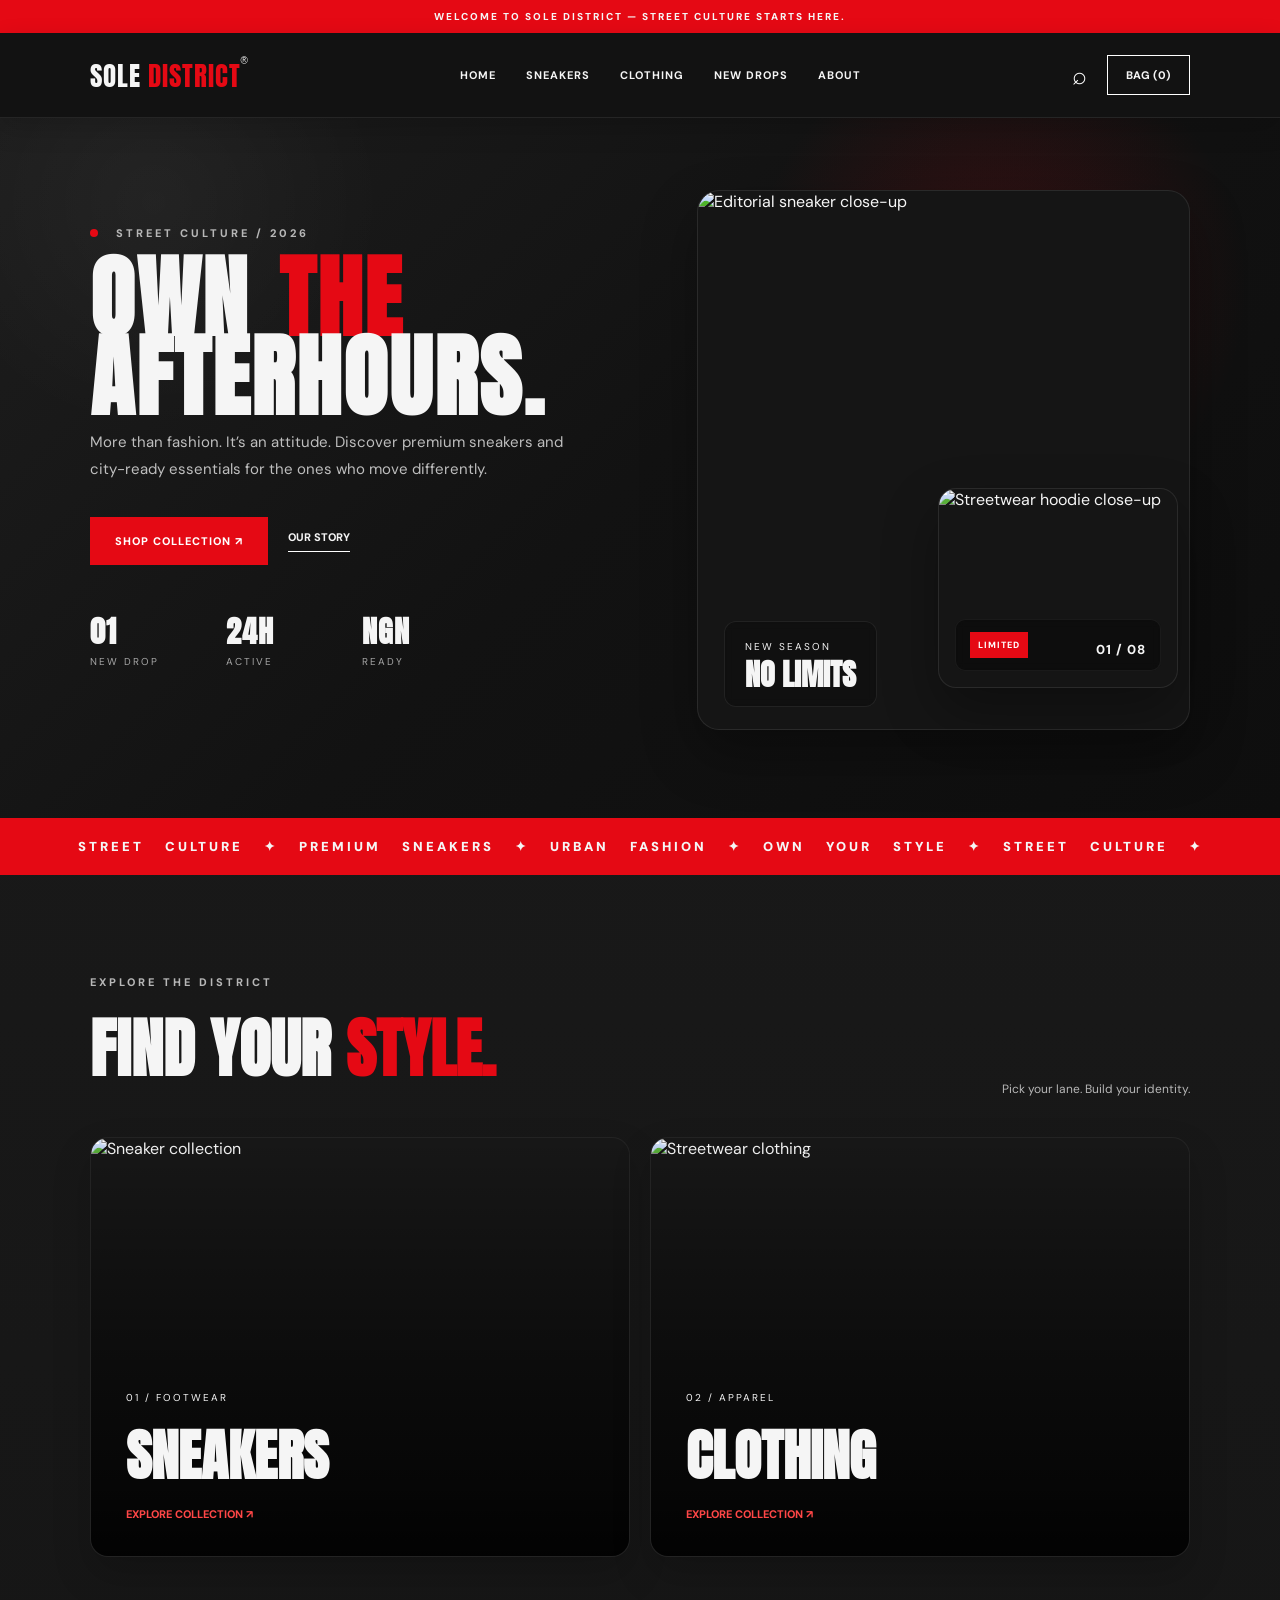
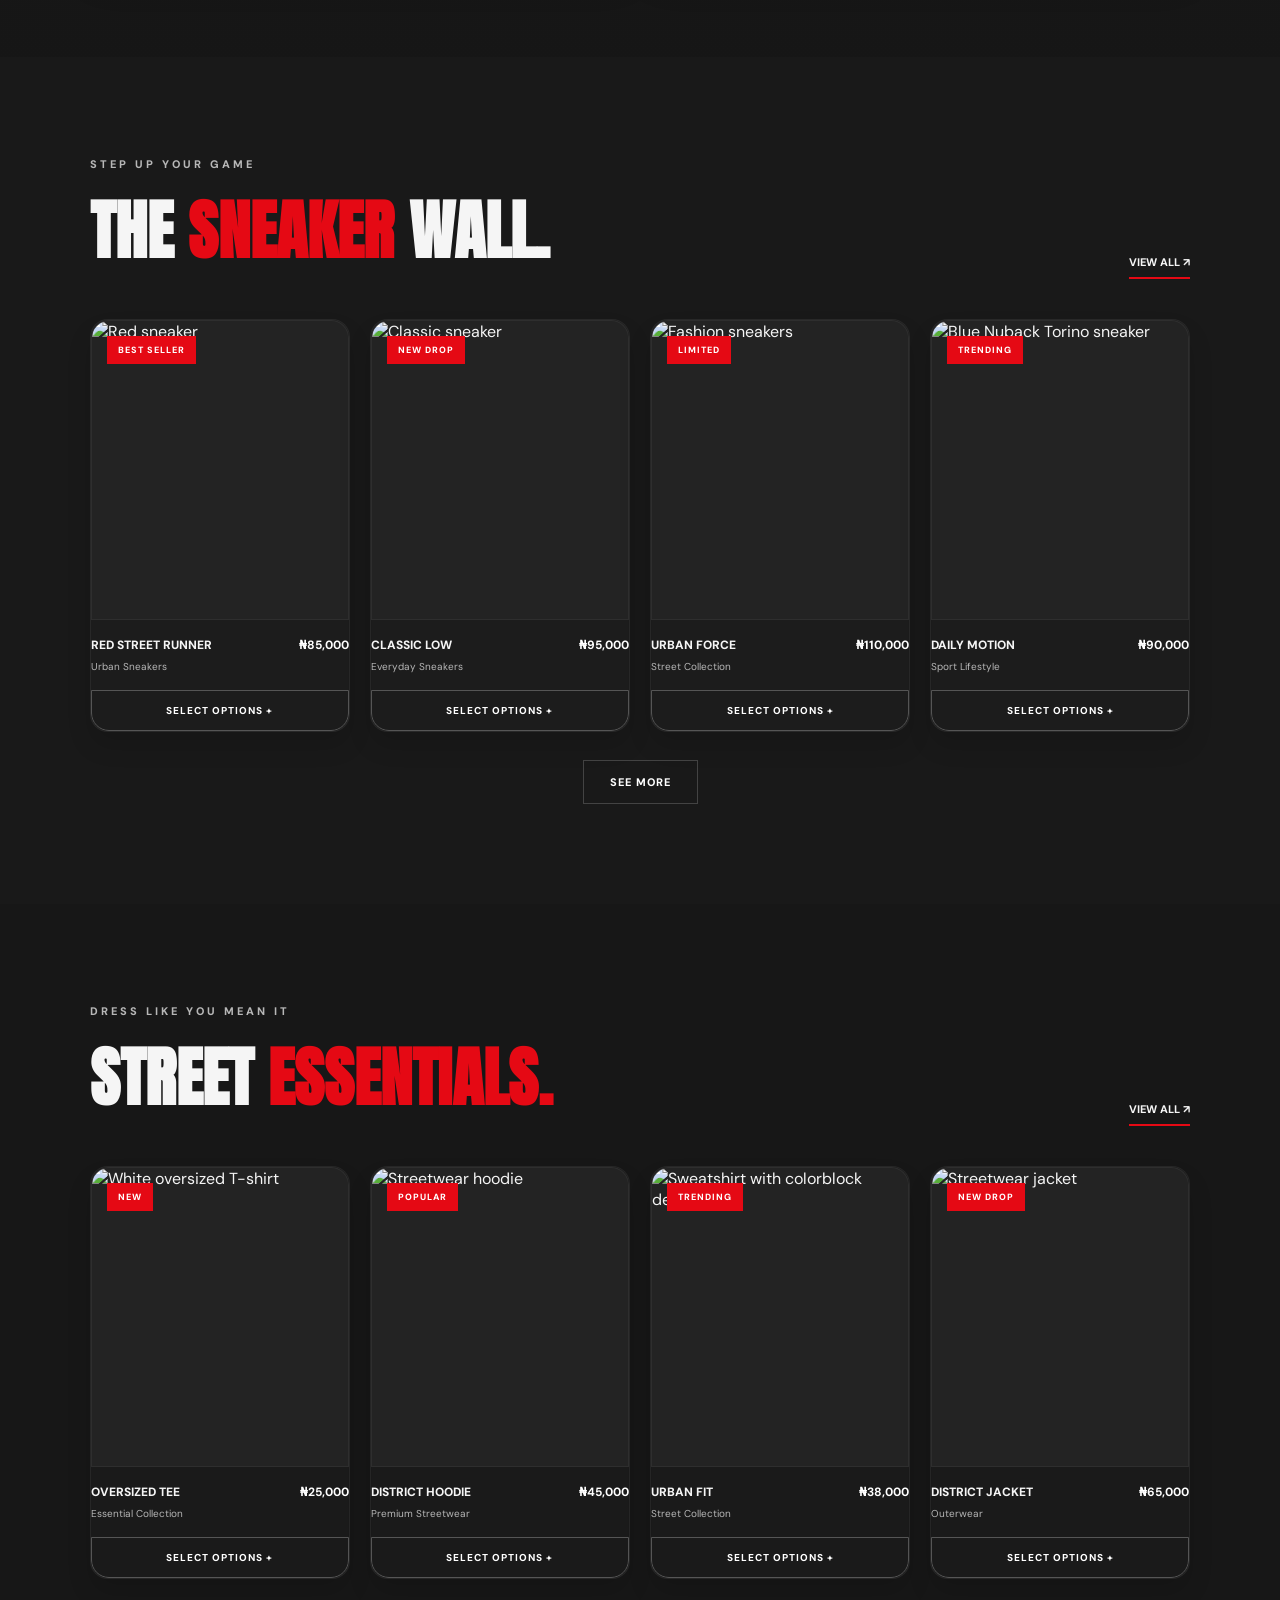
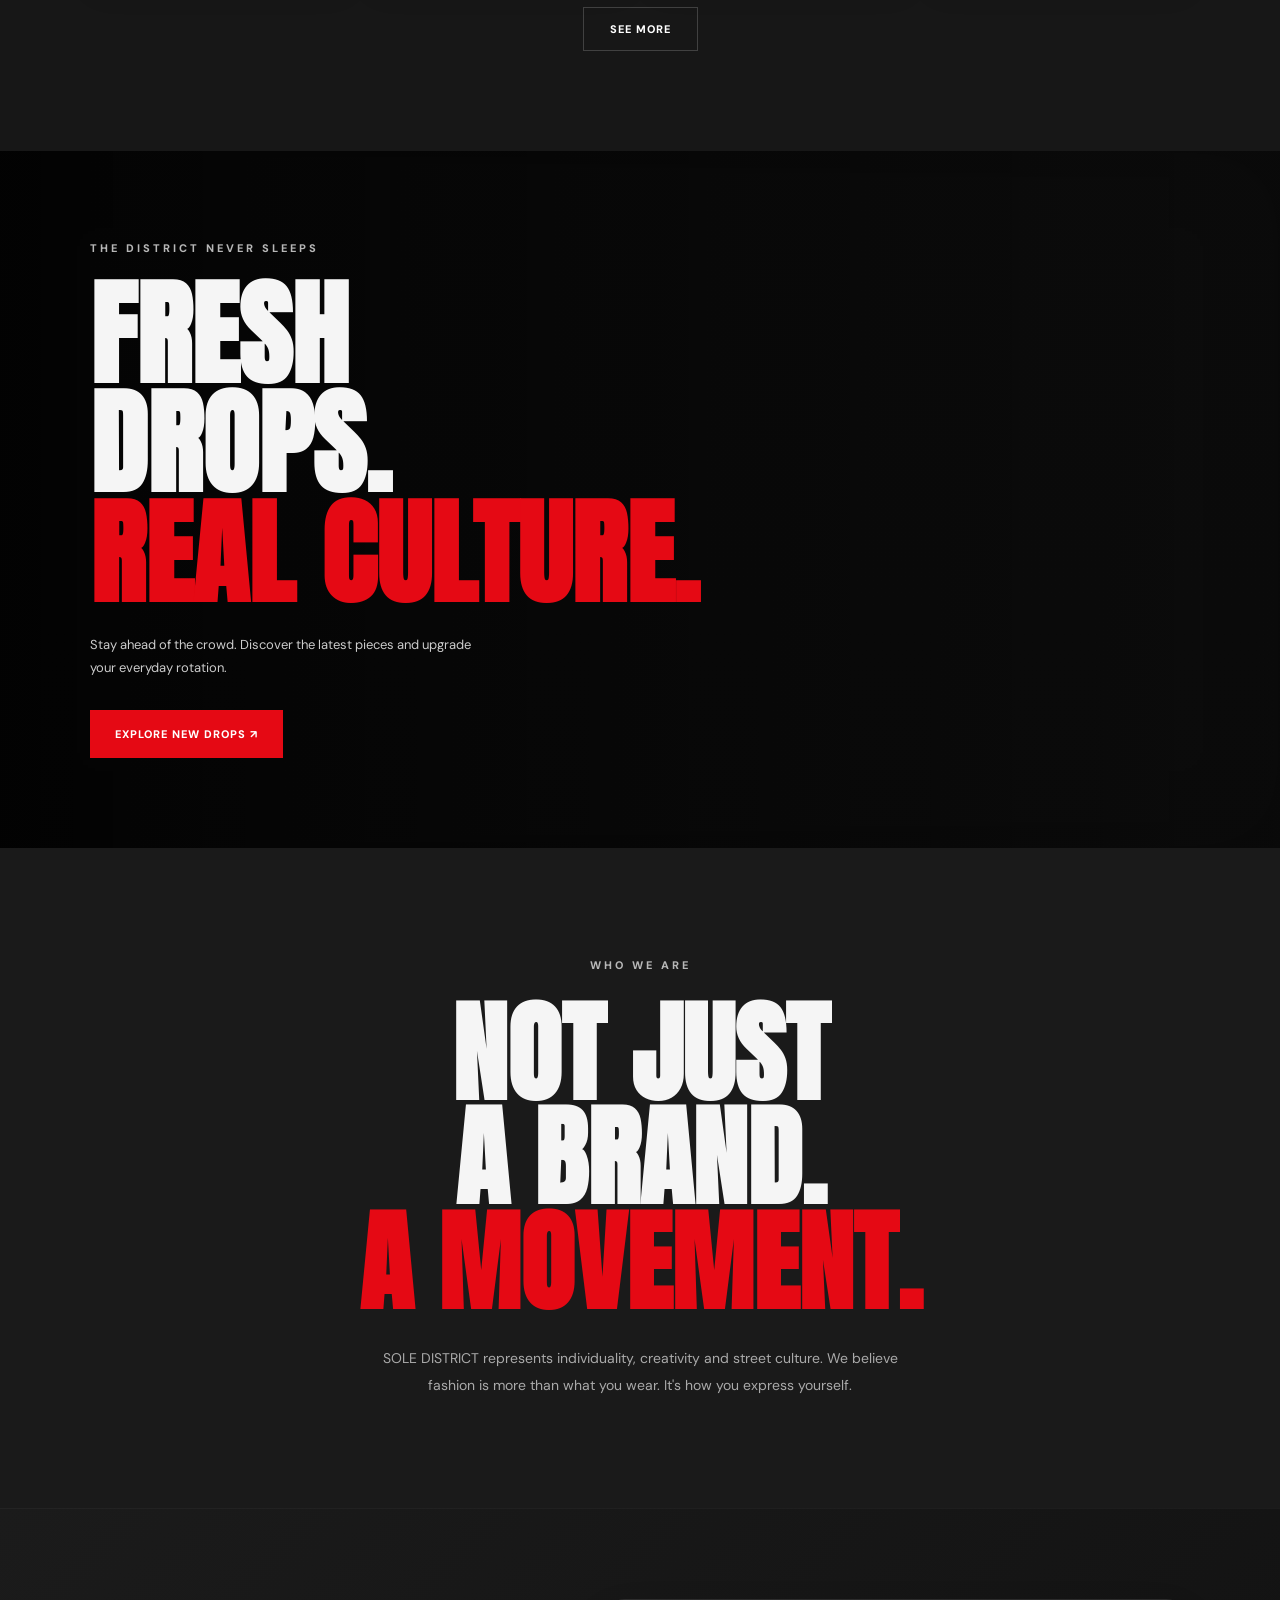
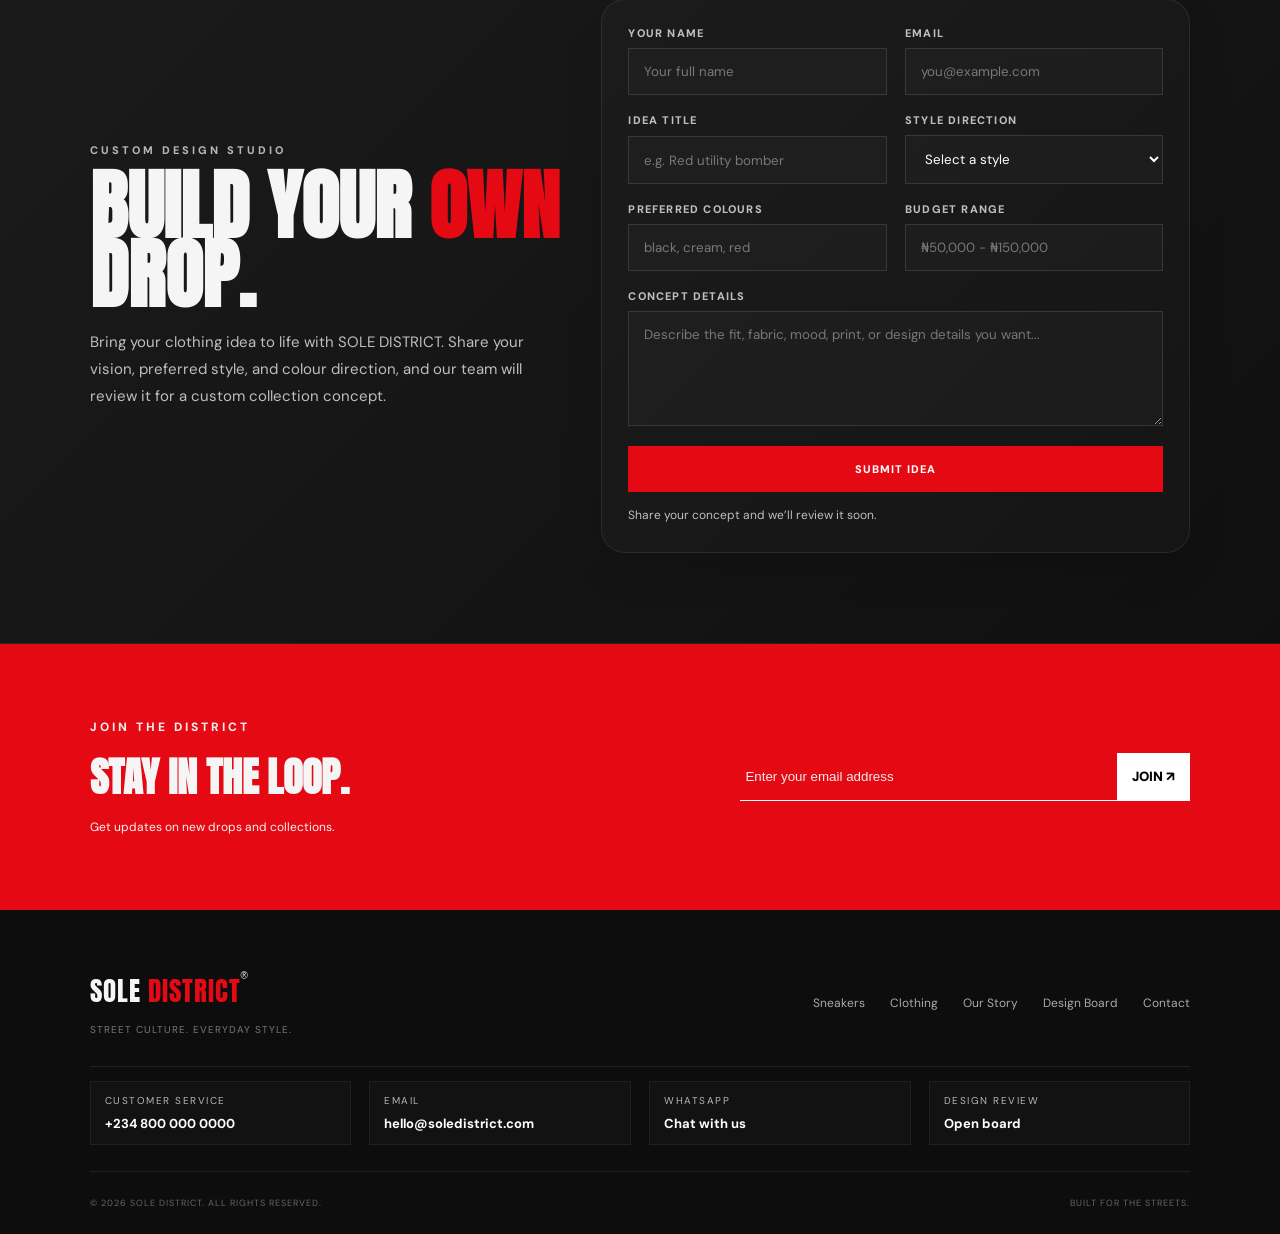
==== index.html @ af8ff6e2 "Rename cl.html to index.html" ====
<!DOCTYPE html>
<html lang="en">
<head>
    <meta charset="UTF-8">
    <meta name="viewport" content="width=device-width, initial-scale=1.0">

    <meta name="description" content="SOLE DISTRICT - Sneakers, streetwear and urban fashion. Discover your next style.">

    <title>SOLE DISTRICT | Streetwear & Sneakers</title>

    <link rel="stylesheet" href="cl.css">

    <!-- Google Fonts -->
    <link rel="preconnect" href="https://fonts.googleapis.com">
    <link rel="preconnect" href="https://fonts.gstatic.com" crossorigin>
    <link href="https://fonts.googleapis.com/css2?family=Anton&family=DM+Sans:wght@400;500;600;700;800&display=swap" rel="stylesheet">
</head>

<body>

    <!-- ANNOUNCEMENT BAR -->
    <div class="announcement">
        <p>WELCOME TO SOLE DISTRICT — STREET CULTURE STARTS HERE.</p>
    </div>

    <!-- NAVBAR -->
    <header class="navbar">

        <a href="#home" class="logo">
            SOLE <span>DISTRICT</span><sup>®</sup>
        </a>

        <nav class="nav-links">
            <a href="#home">HOME</a>
            <a href="#sneakers">SNEAKERS</a>
            <a href="#clothing">CLOTHING</a>
            <a href="#new-drops">NEW DROPS</a>
            <a href="#about">ABOUT</a>
        </nav>

        <div class="nav-actions">
            <button class="search-btn" aria-label="Search">⌕</button>
            <a href="shopping-bag.html" class="bag">
                BAG (<span id="cart-count">0</span>)
            </a>
            <button class="menu-toggle" id="menu-toggle" aria-label="Open menu">☰</button>
        </div>

    </header>

    <div class="search-overlay" id="search-overlay" aria-hidden="true">
        <div class="search-panel">
            <button class="search-close" id="search-close" aria-label="Close search">✕</button>
            <label class="search-label" for="site-search">SEARCH THE DISTRICT</label>
            <div class="search-input-row">
                <input id="site-search" type="text" placeholder="Search sneakers, hoodie, tee..." autocomplete="off">
                <button class="search-submit" type="button">SEARCH</button>
            </div>
            <p id="search-status" class="search-status">Type to find your next piece.</p>
        </div>
    </div>

    <!-- MOBILE MENU -->
    <div class="mobile-menu" id="mobile-menu">
        <a href="#home">HOME</a>
        <a href="#sneakers">SNEAKERS</a>
        <a href="#clothing">CLOTHING</a>
        <a href="#new-drops">NEW DROPS</a>
        <a href="#about">ABOUT</a>
    </div>

    <main>

        <!-- HERO SECTION -->
        <section class="hero" id="home">

            <div class="hero-copy">
                <p class="hero-label">
                    <span></span> STREET CULTURE / 2026
                </p>

                <h1>
                    OWN <span>THE</span><br>
                    AFTERHOURS.
                </h1>

                <p class="hero-description">
                    More than fashion. It’s an attitude.
                    Discover premium sneakers and city-ready essentials for the ones who move differently.
                </p>

                <div class="hero-buttons">
                    <a href="#shop" class="btn-primary">
                        SHOP COLLECTION ↗
                    </a>
                    <a href="#about" class="btn-secondary">
                        OUR STORY
                    </a>
                </div>

                <div class="hero-meta">
                    <div>
                        <strong>01</strong>
                        <span>NEW DROP</span>
                    </div>
                    <div>
                        <strong>24H</strong>
                        <span>ACTIVE</span>
                    </div>
                    <div>
                        <strong>NGN</strong>
                        <span>READY</span>
                    </div>
                </div>
            </div>

            <div class="hero-visual" aria-label="Streetwear product showcase">
                <div class="visual-card visual-main">
                    <img
                        src="img/111111.jpg"
                        alt="Editorial sneaker close-up">
                    <div class="visual-badge">
                        <span>NEW SEASON</span>
                        <strong>NO LIMITS</strong>
                    </div>
                </div>

                <div class="visual-card visual-mini">
                    <img
                        src="img/1096696946793563262.jpg"
                        alt="Streetwear hoodie close-up">
                    <div class="mini-copy">
                        <span>LIMITED</span>
                        <strong>01 / 08</strong>
                    </div>
                </div>
            </div>

        </section>

        <!-- BRAND STRIP -->
        <section class="brand-strip">
            <div>
                STREET CULTURE ✦
                PREMIUM SNEAKERS ✦
                URBAN FASHION ✦
                OWN YOUR STYLE ✦
                STREET CULTURE ✦
            </div>
        </section>

        <!-- CATEGORY SECTION -->
        <section class="categories" id="shop">

            <div class="section-heading">
                <div>
                    <p class="section-label">EXPLORE THE DISTRICT</p>
                    <h2>FIND YOUR <span>STYLE.</span></h2>
                </div>

                <p>Pick your lane. Build your identity.</p>
            </div>

            <div class="category-grid">

                <a href="shoes-store.html" class="category-card sneakers-card">
                    <img
                        src="img/Nike Men's Air Force 1 '07 Sneaker.jpg"
                        alt="Sneaker collection">

                    <div class="category-overlay">
                        <span>01 / FOOTWEAR</span>
                        <h3>SNEAKERS</h3>
                        <p>EXPLORE COLLECTION ↗</p>
                    </div>
                </a>

                <a href="clothing-store.html" class="category-card clothing-card">
                    <img
                        src="img/10 Streetwear Color Combinations That Never Go Out of Style_ Timeless Looks for Your Wardrobe.jpg"
                        alt="Streetwear clothing">

                    <div class="category-overlay">
                        <span>02 / APPAREL</span>
                        <h3>CLOTHING</h3>
                        <p>EXPLORE COLLECTION ↗</p>
                    </div>
                </a>

            </div>

        </section>

        <!-- SNEAKER PRODUCTS -->
        <section class="products-section" id="sneakers">

            <div class="section-heading">
                <div>
                    <p class="section-label">STEP UP YOUR GAME</p>
                    <h2>THE <span>SNEAKER</span> WALL.</h2>
                </div>

                <a href="shoes-store.html" class="view-all">VIEW ALL ↗</a>
            </div>

            <div class="product-grid">

                <article class="product-card">
                    <div class="product-image">
                        <span class="product-tag">BEST SELLER</span>
                        <img src="img/Jordan-Nike.jpg" alt="Red sneaker">
                    </div>
                    <div class="product-info">
                        <div>
                            <h3>RED STREET RUNNER</h3>
                            <p>Urban Sneakers</p>
                        </div>
                        <strong>₦85,000</strong>
                    </div>
                    <button class="add-cart" data-name="Red Street Runner" data-price="85000" data-product="red-street-runner">
                        SELECT OPTIONS +
                    </button>
                </article>

                <article class="product-card">
                    <div class="product-image">
                        <span class="product-tag">NEW DROP</span>
                        <img src="img/Mens shoes ideas.jpg" alt="Classic sneaker">
                    </div>
                    <div class="product-info">
                        <div>
                            <h3>CLASSIC LOW</h3>
                            <p>Everyday Sneakers</p>
                        </div>
                        <strong>₦95,000</strong>
                    </div>
                    <button class="add-cart" data-name="Classic Low" data-price="95000" data-product="classic-low">
                        SELECT OPTIONS +
                    </button>
                </article>

                <article class="product-card">
                    <div class="product-image">
                        <span class="product-tag">LIMITED</span>
                        <img src="img/Nike Men's Air Force 1 '07 Sneaker.jpg" alt="Fashion sneakers">
                    </div>
                    <div class="product-info">
                        <div>
                            <h3>URBAN FORCE</h3>
                            <p>Street Collection</p>
                        </div>
                        <strong>₦110,000</strong>
                    </div>
                    <button class="add-cart" data-name="Urban Force" data-price="110000" data-product="urban-force">
                        SELECT OPTIONS +
                    </button>
                </article>

                <article class="product-card">
                    <div class="product-image">
                        <span class="product-tag">TRENDING</span>
                        <img src="img/Blue Nubuck Torino.jpg" alt="Blue Nuback Torino sneaker">
                    </div>
                    <div class="product-info">
                        <div>
                            <h3>DAILY MOTION</h3>
                            <p>Sport Lifestyle</p>
                        </div>
                        <strong>₦90,000</strong>
                    </div>
                    <button class="add-cart" data-name="Daily Motion" data-price="90000" data-product="daily-motion">
                        SELECT OPTIONS +
                    </button>
                </article>

                <article class="product-card is-hidden">
                    <div class="product-image">
                        <span class="product-tag">NEW</span>
                        <img src="img/New Samba release in white leather with green….jpg" alt="Adidias Samba sneaker">
                    </div>
                    <div class="product-info">
                        <div>
                            <h3>SUMMIT RUNNER</h3>
                            <p>Trail Performance</p>
                        </div>
                        <strong>₦98,000</strong>
                    </div>
                    <button class="add-cart" data-name="Summit Runner" data-price="98000" data-product="summit-runner">
                        SELECT OPTIONS +
                    </button>
                </article>

                <article class="product-card is-hidden">
                    <div class="product-image">
                        <span class="product-tag">TRENDING</span>
                        <img src="img/Zapatillas Puma Park Lifestyle Easy Unisex Moda Negro.jpg" alt="Puma Park Lifestyle Sneaker">
                    </div>
                    <div class="product-info">
                        <div>
                            <h3>CITY BOOST</h3>
                            <p>Lifestyle Runner</p>
                        </div>
                        <strong>₦92,000</strong>
                    </div>
                    <button class="add-cart" data-name="City Boost" data-price="92000" data-product="city-boost">
                        SELECT OPTIONS +
                    </button>
                </article>

                <article class="product-card is-hidden">
                    <div class="product-image">
                        <span class="product-tag">LIMITED</span>
                        <img src="img/Timberland comemora 40 anos com 1973 pares de botas numeradas e exclusivas.jpg" alt="Timberland sneaker boot">
                    </div>
                    <div class="product-info">
                        <div>
                            <h3>MIDNIGHT ACE</h3>
                            <p>Premium Street</p>
                        </div>
                        <strong>₦101,000</strong>
                    </div>
                    <button class="add-cart" data-name="Midnight Ace" data-price="101000" data-product="midnight-ace">
                        SELECT OPTIONS +
                    </button>
                </article>

            </div>

            <div class="store-actions">
                <button class="see-more-btn" type="button" data-expanded="false">SEE MORE</button>
            </div>

        </section>

        <!-- CLOTHING SECTION -->
        <section class="clothing-section" id="clothing">

            <div class="section-heading">
                <div>
                    <p class="section-label">DRESS LIKE YOU MEAN IT</p>
                    <h2>STREET <span>ESSENTIALS.</span></h2>
                </div>

                <a href="clothing-store.html" class="view-all">VIEW ALL ↗</a>
            </div>

            <div class="product-grid">

                <article class="product-card">
                    <div class="product-image">
                        <span class="product-tag">NEW</span>
                        <img src="img/10 Streetwear Color Combinations That Never Go Out of Style_ Timeless Looks for Your Wardrobe.jpg" alt="White oversized T-shirt">
                    </div>
                    <div class="product-info">
                        <div>
                            <h3>OVERSIZED TEE</h3>
                            <p>Essential Collection</p>
                        </div>
                        <strong>₦25,000</strong>
                    </div>
                    <button class="add-cart" data-name="Oversized Tee" data-price="25000" data-product="oversized-tee">
                        SELECT OPTIONS +
                    </button>
                </article>

                <article class="product-card">
                    <div class="product-image">
                        <span class="product-tag">POPULAR</span>
                        <img src="img/1096696946793563262.jpg" alt="Streetwear hoodie">
                    </div>
                    <div class="product-info">
                        <div>
                            <h3>DISTRICT HOODIE</h3>
                            <p>Premium Streetwear</p>
                        </div>
                        <strong>₦45,000</strong>
                    </div>
                    <button class="add-cart" data-name="District Hoodie" data-price="45000" data-product="district-hoodie">
                        SELECT OPTIONS +
                    </button>
                </article>

                <article class="product-card">
                    <div class="product-image">
                        <span class="product-tag">TRENDING</span>
                        <img src="img/55555.jpg" alt="Sweatshirt with colorblock design">
                    </div>
                    <div class="product-info">
                        <div>
                            <h3>URBAN FIT</h3>
                            <p>Street Collection</p>
                        </div>
                        <strong>₦38,000</strong>
                    </div>
                    <button class="add-cart" data-name="Urban Fit" data-price="38000" data-product="urban-fit">
                        SELECT OPTIONS +
                    </button>
                </article>

                <article class="product-card">
                    <div class="product-image">
                        <span class="product-tag">NEW DROP</span>
                        <img src="img/992480836621455259.jpg" alt="Streetwear jacket">
                    </div>
                    <div class="product-info">
                        <div>
                            <h3>DISTRICT JACKET</h3>
                            <p>Outerwear</p>
                        </div>
                        <strong>₦65,000</strong>
                    </div>
                    <button class="add-cart" data-name="District Jacket" data-price="65000" data-product="district-jacket">
                        SELECT OPTIONS +
                    </button>
                </article>

                <article class="product-card is-hidden">
                    <div class="product-image">
                        <span class="product-tag">NEW</span>
                        <img src="img/219.jpg" alt="Jacket">
                    </div>
                    <div class="product-info">
                        <div>
                            <h3>CANVAS TEE</h3>
                            <p>Essential Basics</p>
                        </div>
                        <strong>₦22,000</strong>
                    </div>
                    <button class="add-cart" data-name="Canvas Tee" data-price="22000" data-product="canvas-tee">
                        SELECT OPTIONS +
                    </button>
                </article>

                <article class="product-card is-hidden">
                    <div class="product-image">
                        <span class="product-tag">POPULAR</span>
                        <img src="img/03550901400-A2M_jpg (1440×2161).jpg" alt="Night Shift Hoodie">
                    </div>
                    <div class="product-info">
                        <div>
                            <h3>NIGHT SHIFT HOODIE</h3>
                            <p>Heavyweight Layering</p>
                        </div>
                        <strong>₦48,000</strong>
                    </div>
                    <button class="add-cart" data-name="Night Shift Hoodie" data-price="48000" data-product="night-shift-hoodie">
                        SELECT OPTIONS +
                    </button>
                </article>

                <article class="product-card is-hidden">
                    <div class="product-image">
                        <span class="product-tag">LIMITED</span>
                        <img src="img/Jaqueta casual masculina de streetwear com estampa em cores contrastantes.jpg" alt="Utility Bomber jacket">
                    </div>
                    <div class="product-info">
                        <div>
                            <h3>UTILITY BOMBER</h3>
                            <p>Outerwear</p>
                        </div>
                        <strong>₦71,000</strong>
                    </div>
                    <button class="add-cart" data-name="Utility Bomber" data-price="71000" data-product="utility-bomber">
                        SELECT OPTIONS +
                    </button>
                </article>

            </div>

            <div class="store-actions">
                <button class="see-more-btn" type="button" data-expanded="false">SEE MORE</button>
            </div>

        </section>

        <!-- PROMO SECTION -->
        <section class="promo-section" id="new-drops">

            <div class="promo-content">
                <p class="section-label">THE DISTRICT NEVER SLEEPS</p>

                <h2>
                    FRESH<br>
                    DROPS.<br>
                    <span>REAL CULTURE.</span>
                </h2>

                <p>
                    Stay ahead of the crowd.
                    Discover the latest pieces and
                    upgrade your everyday rotation.
                </p>

                <a href="#shop" class="btn-primary">
                    EXPLORE NEW DROPS ↗
                </a>
            </div>

        </section>

        <!-- ABOUT SECTION -->
        <section class="about-section" id="about">

            <p class="section-label">WHO WE ARE</p>

            <h2>
                NOT JUST<br>
                A BRAND.<br>
                <span>A MOVEMENT.</span>
            </h2>

            <p>
                SOLE DISTRICT represents individuality,
                creativity and street culture. We believe
                fashion is more than what you wear.
                It's how you express yourself.
            </p>

        </section>

        <!-- CUSTOM CLOTHING STUDIO -->
        <section class="custom-studio">
            <div class="custom-studio-copy">
                <p class="section-label">CUSTOM DESIGN STUDIO</p>
                <h2>BUILD YOUR <span>OWN</span> DROP.</h2>
                <p>
                    Bring your clothing idea to life with SOLE DISTRICT.
                    Share your vision, preferred style, and colour direction,
                    and our team will review it for a custom collection concept.
                </p>
            </div>

            <form class="custom-idea-form" id="custom-idea-form">
                <div class="custom-form-grid">
                    <label>
                        <span>Your name</span>
                        <input type="text" name="name" placeholder="Your full name" required>
                    </label>
                    <label>
                        <span>Email</span>
                        <input type="email" name="email" placeholder="you@example.com" required>
                    </label>
                    <label>
                        <span>Idea title</span>
                        <input type="text" name="title" placeholder="e.g. Red utility bomber" required>
                    </label>
                    <label>
                        <span>Style direction</span>
                        <select name="style" required>
                            <option value="">Select a style</option>
                            <option value="Streetwear">Streetwear</option>
                            <option value="Minimal">Minimal</option>
                            <option value="Luxury">Luxury</option>
                            <option value="Oversized">Oversized</option>
                            <option value="Sportswear">Sportswear</option>
                        </select>
                    </label>
                    <label>
                        <span>Preferred colours</span>
                        <input type="text" name="colours" placeholder="black, cream, red" required>
                    </label>
                    <label>
                        <span>Budget range</span>
                        <input type="text" name="budget" placeholder="₦50,000 - ₦150,000" required>
                    </label>
                    <label class="custom-full-width">
                        <span>Concept details</span>
                        <textarea name="description" rows="5" placeholder="Describe the fit, fabric, mood, print, or design details you want..." required></textarea>
                    </label>
                </div>

                <button type="submit" class="custom-submit-btn">SUBMIT IDEA</button>
                <p id="custom-idea-status" class="custom-idea-status">Share your concept and we’ll review it soon.</p>
            </form>
        </section>

        <!-- NEWSLETTER -->
        <section class="newsletter">

            <div>
                <p class="section-label">JOIN THE DISTRICT</p>
                <h2>STAY IN THE LOOP.</h2>
                <p>Get updates on new drops and collections.</p>
            </div>

            <form class="newsletter-form" id="newsletter-form">
                <input
                    type="email"
                    placeholder="Enter your email address"
                    required>
                <button type="submit">JOIN ↗</button>
            </form>

        </section>

    </main>

    <!-- FOOTER -->
    <footer class="footer">

        <div class="footer-top">
            <div>
                <a href="#home" class="logo">
                    SOLE <span>DISTRICT</span><sup>®</sup>
                </a>
                <p>STREET CULTURE. EVERYDAY STYLE.</p>
            </div>

            <div class="footer-links">
                <a href="#sneakers">Sneakers</a>
                <a href="#clothing">Clothing</a>
                <a href="#about">Our Story</a>
                <a href="design-admin.html">Design Board</a>
                <a href="mailto:hello@soledistrict.com">Contact</a>
            </div>
        </div>

        <div class="footer-support">
            <div class="support-card">
                <span>Customer Service</span>
                <a href="tel:+2348000000000">+234 800 000 0000</a>
            </div>
            <div class="support-card">
                <span>Email</span>
                <a href="mailto:hello@soledistrict.com">hello@soledistrict.com</a>
            </div>
            <div class="support-card">
                <span>WhatsApp</span>
                <a href="https://wa.me/2348000000000" target="_blank" rel="noreferrer">Chat with us</a>
            </div>
            <div class="support-card">
                <span>Design Review</span>
                <a href="design-admin.html">Open board</a>
            </div>
        </div>

        <div class="footer-bottom">
            <p>© 2026 SOLE DISTRICT. ALL RIGHTS RESERVED.</p>
            <p>BUILT FOR THE STREETS.</p>
        </div>

    </footer>

    <script src="cl.js"></script>

</body>
</html>
---- cl.css ----
:root {
    --black: #181818;
    --dark: #1f1f1f;
    --panel: #212121;
    --soft-dark: #2b2b2b;
    --white: #f5f5f5;
    --red: #e50914;
    --grey: #b7b7b7;
    --muted: #d6d6d6;
    --border: rgba(255, 255, 255, 0.08);
}

* {
    margin: 0;
    padding: 0;
    box-sizing: border-box;
}

html {
    scroll-behavior: smooth;
}

body {
    background: linear-gradient(180deg, #1b1b1b 0%, #131313 45%, #101010 100%);
    color: var(--white);
    font-family: 'DM Sans', sans-serif;
    overflow-x: hidden;
}

a {
    color: inherit;
    text-decoration: none;
}

button {
    font-family: inherit;
    cursor: pointer;
}

button,
a,
input,
select {
    transition: border-color 0.2s ease, box-shadow 0.2s ease, background 0.2s ease, color 0.2s ease, transform 0.2s ease;
}

img {
    display: block;
    width: 100%;
    object-fit: cover;
}

:focus-visible {
    outline: 2px solid rgba(229, 9, 20, 0.9);
    outline-offset: 3px;
}

button:focus-visible,
a:focus-visible,
input:focus-visible,
select:focus-visible {
    box-shadow: 0 0 0 3px rgba(229, 9, 20, 0.25);
}

/* ANNOUNCEMENT */

.announcement {
    background: var(--red);
    text-align: center;
    padding: 10px;
    font-size: 10px;
    font-weight: 800;
    letter-spacing: 2px;
}

/* NAVBAR */

.navbar {
    height: 85px;
    padding: 0 7%;
    display: flex;
    align-items: center;
    justify-content: space-between;
    background: rgba(18, 18, 18, 0.9);
    border-bottom: 1px solid var(--border);
    backdrop-filter: blur(10px);
    position: sticky;
    top: 0;
    z-index: 1000;
    box-shadow: 0 10px 25px rgba(0, 0, 0, 0.16);
}

.logo {
    font-family: 'Anton', sans-serif;
    font-size: 27px;
    letter-spacing: 1px;
    white-space: nowrap;
}

.logo span {
    color: var(--red);
}

.logo sup {
    font-family: Arial, sans-serif;
    font-size: 10px;
    vertical-align: top;
}

.nav-links {
    display: flex;
    align-items: center;
    gap: 30px;
}

.nav-links a {
    font-size: 11px;
    font-weight: 700;
    letter-spacing: 1px;
    transition: 0.3s;
}

.nav-links a:hover {
    color: var(--red);
}

.nav-actions {
    display: flex;
    align-items: center;
    gap: 20px;
}

.search-btn,
.menu-toggle {
    color: white;
    background: transparent;
    border: none;
    font-size: 25px;
    transition: color 0.25s ease, transform 0.25s ease;
}

.search-btn:hover,
.menu-toggle:hover {
    color: var(--red);
    transform: translateY(-1px);
}

.bag {
    font-size: 11px;
    font-weight: 800;
    border: 1px solid white;
    padding: 12px 18px;
    transition: background 0.25s ease, color 0.25s ease, border-color 0.25s ease, transform 0.25s ease;
}

.bag:hover {
    background: white;
    color: black;
    border-color: white;
    transform: translateY(-1px);
}

.menu-toggle {
    display: none;
}

.mobile-menu {
    display: none;
}

.search-overlay {
    position: fixed;
    inset: 0;
    background: rgba(0, 0, 0, 0.7);
    backdrop-filter: blur(8px);
    display: none;
    align-items: center;
    justify-content: center;
    padding: 24px;
    z-index: 2000;
}

.search-overlay.active {
    display: flex;
}

.search-panel {
    width: min(100%, 620px);
    background: #171717;
    border: 1px solid rgba(255,255,255,0.08);
    border-radius: 24px;
    padding: 28px 24px 22px;
    position: relative;
    box-shadow: 0 30px 80px rgba(0, 0, 0, 0.45);
}

.search-close {
    position: absolute;
    top: 18px;
    right: 18px;
    width: 38px;
    height: 38px;
    border: none;
    background: transparent;
    color: white;
    font-size: 22px;
}

.search-label {
    display: block;
    margin-bottom: 16px;
    font-size: 11px;
    font-weight: 800;
    letter-spacing: 2px;
    color: var(--grey);
}

.search-input-row {
    display: flex;
    align-items: center;
    gap: 12px;
    border: 1px solid rgba(255,255,255,0.12);
    padding: 6px 6px 6px 16px;
    background: rgba(255,255,255,0.02);
}

.search-input-row input {
    flex: 1;
    min-width: 0;
    background: transparent;
    border: none;
    padding: 14px 0;
    color: white;
    font-size: 16px;
    outline: none;
}

.search-input-row input::placeholder {
    color: rgba(255,255,255,0.45);
}

.search-submit {
    white-space: nowrap;
    border: none;
    background: var(--red);
    color: white;
    padding: 14px 18px;
    font-size: 11px;
    font-weight: 800;
    letter-spacing: 1px;
}

.search-status {
    margin-top: 14px;
    color: rgba(255,255,255,0.7);
    font-size: 12px;
    min-height: 18px;
}

/* HERO */

.hero {
    min-height: 700px;
    padding: 42px 7% 78px;
    display: grid;
    grid-template-columns: 1.05fr 1fr;
    align-items: center;
    gap: 36px;
    background:
        radial-gradient(circle at 78% 24%, rgba(229, 9, 20, 0.18), transparent 22%),
        radial-gradient(circle at 12% 12%, rgba(255,255,255,0.04), transparent 18%),
        linear-gradient(135deg, #1d1d1d 0%, #121212 50%, #0e0e0e 100%);
}

.hero-label,
.section-label {
    font-size: 11px;
    letter-spacing: 3px;
    font-weight: 800;
    color: var(--grey);
}

.hero-label span {
    display: inline-block;
    background: var(--red);
    width: 8px;
    height: 8px;
    border-radius: 50%;
    margin-right: 8px;
}

.hero-copy {
    max-width: 620px;
    margin-top: -6px;
    display: flex;
    flex-direction: column;
    align-items: flex-start;
}

.hero-label {
    margin-bottom: 10px;
    display: inline-flex;
    align-items: center;
    gap: 10px;
}

.hero h1 {
    display: block;
    max-width: 620px;
    font-family: 'Anton', sans-serif;
    font-size: clamp(62px, 7vw, 150px);
    line-height: 0.78;
    margin: 14px 0 16px;
    letter-spacing: 2px;
    text-transform: uppercase;
    word-spacing: 0.08em;
}

.hero h1 span {
    display: inline-block;
    margin: 0 0.24em 0 0;
    color: var(--red);
    transform: none;
}

.hero h1 br {
    display: block;
    content: "";
    margin-top: 0.1em;
}

.section-heading h2 span,
.promo-content h2 span,
.about-section h2 span {
    color: var(--red);
}

.hero-description {
    max-width: 500px;
    line-height: 1.8;
    font-size: 15px;
    color: rgba(255, 255, 255, 0.72);
}

.hero-buttons {
    display: flex;
    align-items: center;
    gap: 20px;
    margin-top: 34px;
}

.btn-primary {
    display: inline-block;
    background: var(--red);
    color: white;
    padding: 17px 25px;
    font-size: 11px;
    font-weight: 800;
    letter-spacing: 1px;
    transition: 0.3s;
}

.btn-primary:hover {
    background: white;
    color: black;
    transform: translateY(-3px);
}

.btn-secondary {
    font-size: 11px;
    font-weight: 800;
    border-bottom: 1px solid white;
    padding-bottom: 7px;
}

.hero-meta {
    display: flex;
    gap: 26px;
    margin-top: 52px;
    flex-wrap: wrap;
}

.hero-meta div {
    min-width: 110px;
    display: flex;
    flex-direction: column;
    gap: 8px;
}

.hero-meta strong {
    font-family: 'Anton', sans-serif;
    font-size: 30px;
    letter-spacing: 1px;
    line-height: 1;
}

.hero-meta span {
    font-size: 10px;
    letter-spacing: 2px;
    color: rgba(255,255,255,0.62);
}

.hero-visual {
    position: relative;
    display: flex;
    align-items: end;
    justify-content: center;
    width: min(100%, 620px);
    min-height: 560px;
    margin-left: auto;
}

.visual-card {
    position: relative;
    overflow: hidden;
    border: 1px solid rgba(255,255,255,0.09);
    background: #151515;
    box-shadow: 0 24px 55px rgba(0, 0, 0, 0.32);
    border-radius: 18px;
}

.visual-main {
    width: min(100%, 560px);
    height: 540px;
    border-radius: 22px;
    margin-left: 26px;
}

.visual-main img {
    width: 100%;
    height: 100%;
    object-fit: cover;
    filter: saturate(1.15) contrast(1.02);
}

.visual-badge {
    position: absolute;
    left: 26px;
    bottom: 22px;
    display: flex;
    flex-direction: column;
    gap: 8px;
    background: rgba(10, 10, 10, 0.42);
    backdrop-filter: blur(4px);
    padding: 18px 20px;
    border: 1px solid rgba(255,255,255,0.08);
    border-radius: 12px;
}

.visual-badge span {
    font-size: 10px;
    letter-spacing: 2px;
}

.visual-badge strong {
    font-family: 'Anton', sans-serif;
    font-size: 30px;
    line-height: 0.9;
}

.visual-mini {
    position: absolute;
    right: 12px;
    bottom: 42px;
    width: 240px;
    height: 200px;
    transform: translateX(0);
    border-radius: 18px;
    z-index: 2;
}

.visual-mini img {
    width: 100%;
    height: 100%;
    object-fit: cover;
}

.mini-copy {
    position: absolute;
    left: 16px;
    right: 16px;
    bottom: 16px;
    display: flex;
    align-items: end;
    justify-content: space-between;
    gap: 12px;
    background: rgba(0,0,0,0.38);
    padding: 12px 14px;
    backdrop-filter: blur(4px);
    border: 1px solid rgba(255,255,255,0.06);
    border-radius: 10px;
}

.mini-copy span {
    background: var(--red);
    color: white;
    font-size: 9px;
    letter-spacing: 1px;
    font-weight: 800;
    padding: 7px 8px;
}

.mini-copy strong {
    font-size: 13px;
    letter-spacing: 1px;
    font-weight: 800;
}

/* BRAND STRIP */

.brand-strip {
    background: var(--red);
    padding: 20px 0;
    overflow: hidden;
}

.brand-strip div {
    white-space: nowrap;
    text-align: center;
    font-size: 13px;
    font-weight: 900;
    letter-spacing: 3px;
    word-spacing: 15px;
}

/* SECTION HEADINGS */

.categories,
.products-section,
.clothing-section {
    padding: 100px 7%;
}

.section-heading {
    display: flex;
    align-items: end;
    justify-content: space-between;
    gap: 20px;
    margin-bottom: 40px;
}

.section-heading h2 {
    font-family: 'Anton', sans-serif;
    font-size: clamp(38px, 5vw, 65px);
    margin-top: 12px;
}

.section-heading > p {
    color: var(--grey);
    font-size: 12px;
}

.view-all {
    font-size: 11px;
    font-weight: 800;
    border-bottom: 2px solid var(--red);
    padding-bottom: 8px;
}

/* CATEGORY CARDS */

.category-grid {
    display: grid;
    grid-template-columns: 1fr 1fr;
    gap: 20px;
}

.category-card {
    height: 420px;
    position: relative;
    overflow: hidden;
    background: #171717;
    border: 1px solid rgba(255, 255, 255, 0.05);
    box-shadow: 0 18px 38px rgba(0, 0, 0, 0.18);
    border-radius: 18px;
    transition: transform 0.35s ease, box-shadow 0.35s ease, border-color 0.35s ease;
}

.category-card:hover {
    transform: translateY(-4px);
    box-shadow: 0 24px 46px rgba(0, 0, 0, 0.28);
    border-color: rgba(229, 9, 20, 0.3);
}

.category-card img {
    height: 100%;
    transition: 0.5s;
}

.category-card:hover img {
    transform: scale(1.08);
}

.category-overlay {
    position: absolute;
    inset: 0;
    display: flex;
    flex-direction: column;
    justify-content: end;
    padding: 35px;
    background: linear-gradient(transparent, rgba(0,0,0,0.9));
}

.category-overlay span {
    font-size: 10px;
    letter-spacing: 2px;
}

.category-overlay h3 {
    font-family: 'Anton', sans-serif;
    font-size: 55px;
    margin: 10px 0;
}

.category-overlay p {
    color: #ff4747;
    font-size: 11px;
    font-weight: 800;
}

/* PRODUCTS */

.products-section {
    background: #191919;
}

.product-grid {
    display: grid;
    grid-template-columns: repeat(4, 1fr);
    gap: 20px;
}

.product-card {
    min-width: 0;
    border-radius: 18px;
    overflow: hidden;
    background: rgba(255, 255, 255, 0.015);
    border: 1px solid rgba(255, 255, 255, 0.05);
    box-shadow: 0 14px 24px rgba(0, 0, 0, 0.12);
    transition: opacity 0.25s ease, transform 0.25s ease, box-shadow 0.25s ease, border-color 0.25s ease;
}

.product-card:hover {
    transform: translateY(-6px);
    box-shadow: 0 22px 36px rgba(0, 0, 0, 0.18);
    border-color: rgba(229, 9, 20, 0.22);
}

.product-card.search-hidden {
    display: none;
}

.product-card.search-highlight {
    outline: 2px solid var(--red);
    outline-offset: 4px;
}

.product-image {
    height: 300px;
    background: #232323;
    position: relative;
    overflow: hidden;
    border: 1px solid rgba(255, 255, 255, 0.05);
    border-radius: 18px 18px 0 0;
}

.product-image img {
    height: 100%;
    transition: 0.5s;
}

.product-card:hover .product-image img {
    transform: scale(1.07);
}

.product-tag {
    position: absolute;
    z-index: 2;
    top: 15px;
    left: 15px;
    background: var(--red);
    color: white;
    font-size: 9px;
    font-weight: 800;
    padding: 8px 11px;
    letter-spacing: 1px;
}

.product-info {
    display: flex;
    justify-content: space-between;
    align-items: start;
    gap: 8px;
    margin: 17px 0;
}

.product-info h3 {
    font-size: 12px;
    font-weight: 800;
}

.product-info p {
    color: var(--grey);
    font-size: 10px;
    margin-top: 7px;
}

.product-info strong {
    color: white;
    font-size: 12px;
    white-space: nowrap;
}

.add-cart {
    width: 100%;
    padding: 13px;
    background: transparent;
    color: white;
    border: 1px solid #555;
    border-radius: 0 0 18px 18px;
    font-size: 10px;
    font-weight: 800;
    letter-spacing: 1px;
    transition: 0.3s;
}

.add-cart:hover {
    background: var(--red);
    border-color: var(--red);
    transform: translateY(-1px);
}

/* CLOTHING */

.clothing-section {
    background: #171717;
}

/* PROMO */

.promo-section {
    min-height: 550px;
    padding: 90px 7%;
    display: flex;
    align-items: center;
    background:
        linear-gradient(90deg, rgba(0,0,0,0.82), rgba(0,0,0,0.38)),
        url("img/1013309984925693305.jpg") center/cover;
    box-shadow: inset 0 0 80px rgba(0, 0, 0, 0.2);
}

.promo-content h2 {
    font-family: 'Anton', sans-serif;
    font-size: clamp(65px, 9vw, 115px);
    line-height: 0.95;
    margin: 25px 0;
}

.promo-content > p:not(.section-label) {
    color: #ccc;
    max-width: 400px;
    font-size: 13px;
    line-height: 1.8;
    margin-bottom: 30px;
}

/* ABOUT */

.about-section {
    padding: 110px 7%;
    text-align: center;
    background: #1a1a1a;
}

.about-section h2 {
    font-family: 'Anton', sans-serif;
    font-size: clamp(60px, 9vw, 110px);
    line-height: 0.95;
    margin: 30px 0;
}

.about-section > p:last-child {
    max-width: 550px;
    margin: auto;
    color: #aaa;
    font-size: 14px;
    line-height: 1.9;
}

/* NEWSLETTER */

.custom-studio {
    padding: 90px 7%;
    display: grid;
    grid-template-columns: 0.9fr 1.1fr;
    gap: 30px;
    align-items: center;
    background: linear-gradient(135deg, #1b1b1b 0%, #101010 100%);
    border-top: 1px solid rgba(255,255,255,0.05);
    border-bottom: 1px solid rgba(255,255,255,0.05);
}

.custom-studio-copy h2 {
    font-family: 'Anton', sans-serif;
    font-size: clamp(42px, 6vw, 80px);
    line-height: 0.9;
    margin: 14px 0 20px;
}

.custom-studio-copy h2 span {
    color: var(--red);
}

.custom-studio-copy p:last-child {
    max-width: 530px;
    color: rgba(255,255,255,0.72);
    line-height: 1.8;
    font-size: 15px;
}

.custom-idea-form {
    background: rgba(255,255,255,0.02);
    border: 1px solid rgba(255,255,255,0.08);
    border-radius: 24px;
    padding: 26px;
    box-shadow: 0 18px 40px rgba(0,0,0,0.12);
}

.custom-form-grid {
    display: grid;
    grid-template-columns: repeat(2, minmax(0, 1fr));
    gap: 18px;
}

.custom-form-grid label {
    display: grid;
    gap: 8px;
    color: rgba(255,255,255,0.72);
    font-size: 11px;
    letter-spacing: 1.2px;
    text-transform: uppercase;
    font-weight: 800;
}

.custom-form-grid input,
.custom-form-grid select,
.custom-form-grid textarea {
    width: 100%;
    background: rgba(255,255,255,0.02);
    border: 1px solid rgba(255,255,255,0.12);
    color: white;
    padding: 14px 15px;
    font-family: inherit;
    outline: none;
}

.custom-form-grid input::placeholder,
.custom-form-grid textarea::placeholder {
    color: rgba(255,255,255,0.4);
}

.custom-form-grid input:focus,
.custom-form-grid select:focus,
.custom-form-grid textarea:focus {
    border-color: rgba(229, 9, 20, 0.8);
    box-shadow: 0 0 0 2px rgba(229, 9, 20, 0.15);
}

.custom-full-width {
    grid-column: 1 / -1;
}

.custom-submit-btn {
    margin-top: 20px;
    width: 100%;
    padding: 16px 18px;
    border: none;
    background: var(--red);
    color: white;
    font-size: 11px;
    font-weight: 800;
    letter-spacing: 1px;
    cursor: pointer;
}

.custom-submit-btn:hover {
    background: white;
    color: black;
}

.custom-idea-status {
    margin-top: 14px;
    min-height: 20px;
    color: rgba(255,255,255,0.72);
    font-size: 12px;
    line-height: 1.6;
}

.admin-page {
    padding: 80px 7% 100px;
    background: linear-gradient(180deg, #171717 0%, #101010 100%);
}

.admin-shell {
    max-width: 1200px;
    margin: 0 auto;
    display: grid;
    gap: 28px;
}

.admin-header {
    display: flex;
    align-items: end;
    justify-content: space-between;
    gap: 18px;
}

.admin-header h1 {
    font-family: 'Anton', sans-serif;
    font-size: clamp(46px, 7vw, 100px);
    line-height: 0.9;
    margin-top: 12px;
}

.admin-header h1 span {
    color: var(--red);
}

.admin-actions {
    display: flex;
    flex-wrap: wrap;
    gap: 12px;
}

.admin-primary,
.admin-secondary {
    padding: 14px 18px;
    border: none;
    font-size: 11px;
    font-weight: 800;
    letter-spacing: 1px;
    cursor: pointer;
}

.admin-primary {
    background: var(--red);
    color: white;
}

.admin-secondary {
    background: transparent;
    color: white;
    border: 1px solid rgba(255,255,255,0.12);
}

.admin-summary {
    display: grid;
    grid-template-columns: repeat(4, minmax(0, 1fr));
    gap: 18px;
}

.summary-card {
    background: rgba(255,255,255,0.02);
    border: 1px solid rgba(255,255,255,0.08);
    border-radius: 18px;
    padding: 20px;
    display: grid;
    gap: 12px;
}

.summary-card span {
    font-size: 10px;
    color: var(--grey);
    letter-spacing: 1.5px;
    text-transform: uppercase;
}

.summary-card strong {
    font-family: 'Anton', sans-serif;
    font-size: clamp(26px, 4vw, 42px);
    line-height: 0.9;
}

.idea-board {
    display: grid;
    gap: 18px;
}

.idea-card {
    background: rgba(255,255,255,0.02);
    border: 1px solid rgba(255,255,255,0.08);
    border-radius: 22px;
    padding: 22px;
    display: grid;
    gap: 16px;
}

.idea-top {
    display: flex;
    align-items: start;
    justify-content: space-between;
    gap: 16px;
}

.idea-title {
    font-size: 24px;
    font-weight: 800;
    margin-bottom: 8px;
}

.idea-meta {
    display: flex;
    flex-wrap: wrap;
    gap: 8px;
}

.idea-pill {
    display: inline-flex;
    align-items: center;
    justify-content: center;
    padding: 7px 10px;
    border-radius: 999px;
    background: rgba(229, 9, 20, 0.12);
    color: #ff8c91;
    border: 1px solid rgba(229, 9, 20, 0.24);
    font-size: 9px;
    letter-spacing: 1px;
    text-transform: uppercase;
    font-weight: 800;
}

.idea-card .remove-idea {
    border: 1px solid rgba(255,255,255,0.12);
    background: transparent;
    color: white;
    padding: 10px 12px;
    font-size: 10px;
    font-weight: 800;
    letter-spacing: 1px;
    cursor: pointer;
}

.idea-details {
    display: grid;
    grid-template-columns: repeat(2, minmax(0, 1fr));
    gap: 16px;
}

.idea-detail {
    background: rgba(0,0,0,0.12);
    border: 1px solid rgba(255,255,255,0.06);
    border-radius: 14px;
    padding: 14px 16px;
}

.idea-detail span {
    display: block;
    margin-bottom: 6px;
    color: var(--grey);
    font-size: 9px;
    letter-spacing: 1.5px;
    text-transform: uppercase;
}

.idea-detail strong {
    font-size: 14px;
    line-height: 1.6;
}

.idea-description {
    padding: 16px 18px;
    background: rgba(0,0,0,0.12);
    border: 1px solid rgba(255,255,255,0.06);
    border-radius: 14px;
    color: rgba(255,255,255,0.8);
    line-height: 1.8;
}

.empty-board {
    padding: 30px;
    border: 1px dashed rgba(255,255,255,0.2);
    border-radius: 18px;
    text-align: center;
    color: rgba(255,255,255,0.7);
}

.newsletter {
    padding: 75px 7%;
    display: flex;
    align-items: center;
    justify-content: space-between;
    gap: 30px;
    background: var(--red);
}

.newsletter h2 {
    font-family: 'Anton', sans-serif;
    font-size: 40px;
    margin: 12px 0;
}

.newsletter p {
    font-size: 12px;
}

.newsletter .section-label {
    color: #eee;
}

.newsletter-form {
    display: flex;
    max-width: 450px;
    width: 100%;
    border-bottom: 1px solid white;
}

.newsletter-form input {
    flex: 1;
    min-width: 0;
    padding: 15px 5px;
    border: none;
    outline: none;
    color: white;
    background: transparent;
}

.newsletter-form input::placeholder {
    color: #eee;
}

.newsletter-form button {
    padding: 15px;
    background: white;
    color: black;
    border: none;
    font-weight: 900;
}

.auth-page {
    padding: 80px 7% 100px;
    background: linear-gradient(180deg, #171717 0%, #111111 100%);
}

.auth-shell {
    max-width: 1180px;
    margin: 0 auto;
    display: grid;
    grid-template-columns: 1fr 1.05fr;
    gap: 36px;
    align-items: center;
}

.auth-visual {
    min-height: 620px;
    position: relative;
    overflow: hidden;
    border-radius: 28px;
    background:
        linear-gradient(180deg, rgba(10,10,10,0.12), rgba(10,10,10,0.72)),
        url('img/1013309984925693305.jpg') center/cover;
    border: 1px solid rgba(255, 255, 255, 0.08);
    box-shadow: 0 24px 60px rgba(0, 0, 0, 0.28);
}

.auth-visual-copy {
    position: absolute;
    left: 30px;
    right: 30px;
    bottom: 30px;
    background: rgba(0,0,0,0.38);
    border: 1px solid rgba(255,255,255,0.08);
    backdrop-filter: blur(8px);
    padding: 24px 20px;
}

.auth-visual-copy .section-label {
    color: var(--grey);
}

.auth-visual-copy h2 {
    font-family: 'Anton', sans-serif;
    font-size: clamp(42px, 5vw, 84px);
    line-height: 0.9;
    margin: 14px 0 12px;
}

.auth-visual-copy h2 span {
    color: var(--red);
}

.auth-visual-copy p {
    color: rgba(255,255,255,0.7);
    font-size: 14px;
    line-height: 1.8;
}

.auth-card {
    background: rgba(19, 19, 19, 0.96);
    border: 1px solid rgba(255,255,255,0.08);
    border-radius: 24px;
    padding: 32px 28px;
    box-shadow: 0 24px 60px rgba(0, 0, 0, 0.22);
}

.auth-card h1 {
    font-size: clamp(30px, 5vw, 46px);
    font-family: 'Anton', sans-serif;
    letter-spacing: 1px;
    line-height: 0.95;
    margin-bottom: 10px;
}

.auth-card h1 span {
    color: var(--red);
}

.auth-lead {
    color: rgba(255,255,255,0.72);
    margin-bottom: 26px;
    font-size: 14px;
    line-height: 1.8;
}

.auth-form {
    display: grid;
    gap: 18px;
}

.auth-row {
    display: grid;
    grid-template-columns: repeat(2, minmax(0, 1fr));
    gap: 16px;
}

.auth-field {
    display: grid;
    gap: 8px;
}

.auth-field label {
    font-size: 11px;
    font-weight: 800;
    letter-spacing: 1.5px;
    color: var(--grey);
    text-transform: uppercase;
}

.auth-field input {
    width: 100%;
    padding: 14px 16px;
    border: 1px solid rgba(255,255,255,0.12);
    background: rgba(255,255,255,0.02);
    color: white;
    outline: none;
    transition: 0.25s;
}

.auth-field input:focus {
    border-color: var(--red);
    box-shadow: 0 0 0 1px rgba(229, 9, 20, 0.4);
}

.auth-field input::placeholder {
    color: rgba(255,255,255,0.4);
}

.auth-terms {
    display: flex;
    align-items: center;
    gap: 10px;
    color: rgba(255,255,255,0.7);
    font-size: 12px;
    line-height: 1.6;
}

.auth-terms input {
    accent-color: var(--red);
    width: 16px;
    height: 16px;
}

.auth-button {
    display: inline-flex;
    justify-content: center;
    align-items: center;
    width: 100%;
    padding: 18px 20px;
    background: var(--red);
    color: white;
    border: none;
    font-size: 11px;
    font-weight: 800;
    letter-spacing: 1px;
    cursor: pointer;
    transition: 0.3s;
}

.auth-button:hover {
    background: white;
    color: black;
    transform: translateY(-2px);
}

.auth-meta {
    margin-top: 20px;
    text-align: center;
    color: rgba(255,255,255,0.7);
    font-size: 12px;
}

.auth-meta a {
    color: white;
    font-weight: 800;
}

.auth-divider {
    display: flex;
    align-items: center;
    gap: 14px;
    color: rgba(255,255,255,0.46);
    font-size: 11px;
    letter-spacing: 1.2px;
    text-transform: uppercase;
    margin: 6px 0 2px;
}

.auth-divider::before,
.auth-divider::after {
    content: "";
    flex: 1;
    height: 1px;
    background: rgba(255,255,255,0.12);
}

.auth-social {
    display: grid;
    gap: 12px;
    margin-top: 18px;
}

.auth-social button {
    width: 100%;
    padding: 14px 16px;
    background: transparent;
    color: white;
    border: 1px solid rgba(255,255,255,0.12);
    font-size: 11px;
    font-weight: 800;
    letter-spacing: 1px;
    cursor: pointer;
}

.auth-social button:hover {
    border-color: rgba(255,255,255,0.4);
}

.guest-button {
    width: 100%;
    margin-top: 12px;
    padding: 14px 16px;
    background: transparent;
    color: #f5f5f5;
    border: 1px solid rgba(229, 9, 20, 0.8);
    font-size: 11px;
    font-weight: 800;
    letter-spacing: 1px;
    cursor: pointer;
}

.guest-button:hover {
    background: rgba(229, 9, 20, 0.12);
}

.guest-checkout-page {
    padding: 80px 7% 100px;
    background: linear-gradient(180deg, #171717 0%, #0f0f0f 100%);
}

.guest-checkout-shell {
    max-width: 1180px;
    margin: 0 auto;
    display: grid;
    grid-template-columns: 1.25fr 0.75fr;
    gap: 28px;
    align-items: start;
}

.guest-checkout-form-panel,
.guest-checkout-summary {
    background: rgba(22, 22, 22, 0.95);
    border: 1px solid rgba(255,255,255,0.08);
    border-radius: 24px;
    padding: 28px;
    box-shadow: 0 18px 45px rgba(0,0,0,0.18);
}

.payment-block {
    margin-top: 28px;
    padding: 22px 20px;
    border: 1px solid rgba(255,255,255,0.08);
    border-radius: 20px;
    background: rgba(255,255,255,0.02);
}

.payment-header {
    display: flex;
    justify-content: space-between;
    align-items: center;
    gap: 16px;
    margin-bottom: 18px;
}

.payment-header h3 {
    font-size: 18px;
    letter-spacing: 0.5px;
    margin-top: 8px;
}

.payment-methods {
    display: flex;
    gap: 8px;
    flex-wrap: wrap;
    justify-content: flex-end;
}

.payment-method {
    padding: 8px 12px;
    border: 1px solid rgba(255,255,255,0.08);
    background: transparent;
    color: rgba(255,255,255,0.7);
    font-size: 10px;
    font-weight: 800;
    letter-spacing: 1px;
    text-transform: uppercase;
    cursor: pointer;
}

.payment-method[data-payment-method="visa"].active,
.payment-method[data-payment-method="mastercard"].active,
.payment-method[data-payment-method="debit"].active {
    background: var(--red);
    border-color: var(--red);
    color: white;
}

.payment-method.active {
    background: var(--red);
    border-color: var(--red);
    color: white;
}

.bank-card-visual {
    position: relative;
    min-height: 210px;
    border-radius: 22px;
    background: linear-gradient(135deg, #0d0d0d 0%, #1a1a1a 45%, #2f1214 100%);
    border: 1px solid rgba(255,255,255,0.08);
    box-shadow: 0 18px 30px rgba(0,0,0,0.28);
    padding: 22px 20px 18px;
    margin-bottom: 18px;
    overflow: hidden;
}

.bank-card-visual::before {
    content: "";
    position: absolute;
    inset: auto -50px -40px auto;
    width: 180px;
    height: 180px;
    background: rgba(229, 9, 20, 0.18);
    border-radius: 50%;
}

.bank-card-top,
.bank-card-bottom {
    position: relative;
    z-index: 1;
    display: flex;
    justify-content: space-between;
    align-items: center;
    gap: 12px;
}

.bank-logo {
    font-size: 20px;
    font-weight: 900;
    letter-spacing: 2px;
}

.bank-network {
    font-size: 12px;
    font-weight: 800;
    letter-spacing: 1.5px;
    color: rgba(255,255,255,0.8);
}

.bank-card-chip {
    position: relative;
    z-index: 1;
    width: 46px;
    height: 34px;
    border-radius: 8px;
    background: linear-gradient(135deg, #f4d485, #b98a2c);
    margin: 34px 0 18px;
    box-shadow: inset 0 0 0 1px rgba(0,0,0,0.08);
}

.bank-card-number {
    position: relative;
    z-index: 1;
    font-size: clamp(18px, 2vw, 26px);
    font-weight: 700;
    letter-spacing: 2px;
    margin-bottom: 18px;
}

.bank-card-bottom {
    align-items: end;
}

.bank-label {
    display: block;
    font-size: 9px;
    letter-spacing: 1.5px;
    color: rgba(255,255,255,0.6);
    margin-bottom: 6px;
}

.bank-card-bottom strong {
    font-size: 13px;
    letter-spacing: 1px;
}

.payment-fields {
    display: grid;
    grid-template-columns: repeat(2, minmax(0, 1fr));
    gap: 16px;
}

.payment-fields .guest-form-field.full {
    grid-column: 1 / -1;
}

.guest-submit {
    margin-top: 22px;
    width: 100%;
    padding: 18px 20px;
    border: none;
    background: linear-gradient(90deg, #d5121d, #8f0d14);
    color: white;
    font-size: 11px;
    font-weight: 800;
    letter-spacing: 1px;
    cursor: pointer;
    transition: transform 0.2s ease, filter 0.2s ease;
}

.guest-submit:hover {
    transform: translateY(-2px);
    filter: brightness(1.08);
}

.guest-checkout-form-panel h1,
.guest-checkout-summary h2 {
    font-family: 'Anton', sans-serif;
    letter-spacing: 1px;
    line-height: 0.95;
}

.guest-checkout-form-panel h1 {
    font-size: clamp(34px, 5vw, 56px);
    margin: 12px 0 8px;
}

.guest-checkout-form-panel h1 span,
.guest-checkout-summary h2 span {
    color: var(--red);
}

.guest-checkout-form-panel .auth-lead {
    margin-bottom: 20px;
}

.guest-form-grid {
    display: grid;
    grid-template-columns: repeat(2, minmax(0, 1fr));
    gap: 16px;
}

.guest-form-field {
    display: grid;
    gap: 8px;
}

.guest-form-field.full {
    grid-column: 1 / -1;
}

.guest-form-field label {
    font-size: 11px;
    font-weight: 800;
    letter-spacing: 1.5px;
    color: var(--grey);
    text-transform: uppercase;
}

.guest-form-field input,
.guest-form-field select {
    width: 100%;
    padding: 13px 14px;
    background: rgba(255,255,255,0.02);
    border: 1px solid rgba(255,255,255,0.12);
    color: white;
    outline: none;
}

.guest-form-field input::placeholder {
    color: rgba(255,255,255,0.4);
}

.guest-form-field input:focus,
.guest-form-field select:focus {
    border-color: var(--red);
    box-shadow: 0 0 0 1px rgba(229, 9, 20, 0.4);
}

.guest-submit {
    margin-top: 22px;
    width: 100%;
    padding: 18px 20px;
    border: none;
    background: var(--red);
    color: white;
    font-size: 11px;
    font-weight: 800;
    letter-spacing: 1px;
    cursor: pointer;
}

.guest-checkout-summary h2 {
    font-size: clamp(28px, 4vw, 42px);
    margin-bottom: 18px;
}

.guest-order-list {
    display: grid;
    gap: 14px;
    margin: 18px 0 22px;
}

.guest-order-item {
    display: grid;
    grid-template-columns: 70px 1fr auto;
    gap: 12px;
    align-items: center;
    padding-bottom: 14px;
    border-bottom: 1px solid rgba(255,255,255,0.08);
}

.guest-order-image {
    width: 70px;
    height: 70px;
    overflow: hidden;
    border-radius: 12px;
    background: #1a1a1a;
    border: 1px solid rgba(255,255,255,0.08);
}

.guest-order-image img {
    width: 100%;
    height: 100%;
    object-fit: cover;
}

.guest-order-copy h3 {
    font-size: 14px;
    margin-bottom: 4px;
}

.guest-order-copy p,
.guest-order-copy span {
    color: rgba(255,255,255,0.7);
    font-size: 11px;
    line-height: 1.6;
}

.guest-order-item strong {
    font-size: 13px;
}

.guest-summary-row {
    display: flex;
    justify-content: space-between;
    gap: 18px;
    padding: 10px 0;
    color: rgba(255,255,255,0.7);
    border-bottom: 1px solid rgba(255,255,255,0.08);
}

.guest-summary-row.total {
    color: white;
    font-size: 18px;
    font-weight: 800;
    border-bottom: none;
    padding-top: 16px;
}

/* FOOTER */

.footer {
    padding: 60px 7% 25px;
    background: #0d0d0d;
}

.footer-top {
    display: flex;
    justify-content: space-between;
    align-items: center;
    gap: 30px;
    padding-bottom: 30px;
}

.footer-top p {
    color: #777;
    font-size: 10px;
    margin-top: 12px;
    letter-spacing: 1px;
}

.footer-links {
    display: flex;
    flex-wrap: wrap;
    gap: 25px;
}

.footer-links a {
    color: #aaa;
    font-size: 12px;
}

.footer-links a:hover {
    color: var(--red);
}

.footer-support {
    display: grid;
    grid-template-columns: repeat(4, minmax(0, 1fr));
    gap: 18px;
    padding: 14px 0 26px;
    border-top: 1px solid rgba(255, 255, 255, 0.08);
    border-bottom: 1px solid rgba(255, 255, 255, 0.08);
}

.support-card {
    display: grid;
    gap: 8px;
    padding: 12px 14px;
    background: rgba(255, 255, 255, 0.02);
    border: 1px solid rgba(255, 255, 255, 0.06);
}

.support-card span {
    color: var(--grey);
    font-size: 10px;
    letter-spacing: 1.5px;
    text-transform: uppercase;
}

.support-card a {
    color: white;
    font-size: 13px;
    font-weight: 700;
}

.support-card a:hover {
    color: var(--red);
}

.checkout-choice-modal {
position: fixed;
inset: 0;
display: none;
align-items: center;
justify-content: center;
background: rgba(0, 0, 0, 0.72);
z-index: 80;
padding: 24px;
}

.checkout-choice-modal.active {
display: flex;
}

.checkout-choice-panel {
position: relative;
width: min(100%, 540px);
background: #171717;
border: 1px solid rgba(255,255,255,0.08);
border-radius: 24px;
padding: 30px 24px 24px;
box-shadow: 0 28px 80px rgba(0,0,0,0.45);
}

.checkout-choice-panel h2 {
font-family: 'Anton', sans-serif;
font-size: clamp(30px, 5vw, 48px);
line-height: 0.95;
margin: 12px 0 10px;
}

.checkout-choice-copy {
color: rgba(255,255,255,0.7);
line-height: 1.7;
margin-bottom: 18px;
}

.checkout-choice-close {
position: absolute;
top: 18px;
right: 18px;
width: 36px;
height: 36px;
border: none;
background: transparent;
color: white;
font-size: 24px;
cursor: pointer;
}

.checkout-email-field {
display: grid;
gap: 8px;
margin-top: 18px;
}

.checkout-email-field span {
font-size: 11px;
font-weight: 800;
letter-spacing: 1.5px;
color: var(--grey);
text-transform: uppercase;
}

.checkout-email-field input {
width: 100%;
padding: 14px 16px;
background: rgba(255,255,255,0.02);
border: 1px solid rgba(255,255,255,0.12);
color: white;
outline: none;
}

.checkout-email-field input:focus {
border-color: var(--red);
box-shadow: 0 0 0 1px rgba(229, 9, 20, 0.4);
}

.checkout-choice-actions {
display: grid;
gap: 12px;
margin-top: 22px;
}

.choice-primary,
.choice-secondary {
width: 100%;
padding: 16px 18px;
border: none;
font-size: 11px;
font-weight: 800;
letter-spacing: 1px;
cursor: pointer;
}

.choice-primary {
background: var(--red);
color: white;
}

.choice-secondary {
background: transparent;
color: white;
border: 1px solid rgba(255,255,255,0.14);
}

.help-page {
padding: 80px 7% 100px;
background: linear-gradient(180deg, #171717 0%, #111111 100%);
}

.help-shell {
    max-width: 1180px;
    margin: 0 auto;
    display: grid;
    gap: 30px;
}

.help-hero {
    display: grid;
    grid-template-columns: 1.2fr 0.8fr;
    gap: 24px;
    align-items: center;
    background: rgba(22, 22, 22, 0.96);
    border: 1px solid rgba(255,255,255,0.08);
    border-radius: 28px;
    padding: 28px;
}

.help-hero h1 {
    font-family: 'Anton', sans-serif;
    font-size: clamp(38px, 6vw, 70px);
    line-height: 0.9;
    margin: 12px 0 18px;
}

.help-hero h1 span {
    color: var(--red);
}

.help-hero p {
    color: rgba(255,255,255,0.72);
    line-height: 1.8;
    max-width: 620px;
}

.help-hero-actions {
    display: flex;
    flex-wrap: wrap;
    gap: 14px;
    margin-top: 24px;
}

.help-cta,
.help-secondary {
    display: inline-flex;
    align-items: center;
    justify-content: center;
    min-height: 48px;
    padding: 0 22px;
    font-size: 11px;
    font-weight: 800;
    letter-spacing: 1px;
    text-transform: uppercase;
}

.help-cta {
    background: var(--red);
    color: white;
}

.help-secondary {
    border: 1px solid rgba(255,255,255,0.12);
    color: white;
    background: transparent;
}

.help-side-box {
    display: grid;
    gap: 12px;
    padding: 22px 20px;
    background: rgba(255,255,255,0.02);
    border: 1px solid rgba(255,255,255,0.08);
    border-radius: 18px;
}

.help-side-box strong {
    font-size: 12px;
    letter-spacing: 1.8px;
    color: var(--grey);
    text-transform: uppercase;
}

.help-side-box a,
.help-side-box span {
    font-size: 15px;
    color: white;
    line-height: 1.7;
}

.help-grid {
    display: grid;
    grid-template-columns: repeat(3, minmax(0, 1fr));
    gap: 20px;
}

.help-card {
    background: rgba(22, 22, 22, 0.95);
    border: 1px solid rgba(255,255,255,0.08);
    border-radius: 20px;
    padding: 22px 20px;
}

.help-card h3 {
    font-size: 18px;
    margin: 12px 0;
}

.help-card p {
    color: rgba(255,255,255,0.7);
    line-height: 1.8;
    font-size: 14px;
}

.help-card .icon {
    width: 40px;
    height: 40px;
    display: inline-flex;
    align-items: center;
    justify-content: center;
    border-radius: 50%;
    background: rgba(229, 9, 20, 0.12);
    color: var(--red);
    font-weight: 900;
}

.help-faq {
    display: grid;
    gap: 16px;
    background: rgba(22,22,22,0.95);
    border: 1px solid rgba(255,255,255,0.08);
    border-radius: 24px;
    padding: 28px;
}

.help-faq h2 {
    font-family: 'Anton', sans-serif;
    font-size: clamp(32px, 5vw, 46px);
    line-height: 0.95;
    margin-bottom: 8px;
}

.faq-item {
    border: 1px solid rgba(255,255,255,0.08);
    background: rgba(255,255,255,0.02);
    border-radius: 14px;
    padding: 18px 20px;
}

.faq-item h4 {
    font-size: 15px;
    margin-bottom: 8px;
}

.faq-item p {
    color: rgba(255,255,255,0.72);
    line-height: 1.8;
    font-size: 14px;
}

.footer-bottom {
    padding-top: 25px;
    display: flex;
    justify-content: space-between;
    gap: 15px;
    color: #666;
    font-size: 9px;
    letter-spacing: 1px;
}

/* STORE PAGES */

.store-page {
    background: linear-gradient(180deg, #171717 0%, #101010 100%);
}

.store-hero {
    padding: 90px 7% 70px;
    min-height: 420px;
    display: flex;
    align-items: end;
    background-size: cover;
    background-position: center;
}

.shoes-hero {
    background:
        linear-gradient(90deg, rgba(0,0,0,0.86), rgba(0,0,0,0.32)),
        url("img/Jordan-Nike.jpg") center/cover;
}

.clothing-hero {
    background:
        linear-gradient(90deg, rgba(0,0,0,0.86), rgba(0,0,0,0.35)),
        url("img/10 Streetwear Color Combinations That Never Go Out of Style_ Timeless Looks for Your Wardrobe.jpg") center/cover;
}

.store-hero-copy {
    max-width: 620px;
}

.store-hero-copy h1 {
    font-family: 'Anton', sans-serif;
    font-size: clamp(62px, 7vw, 140px);
    line-height: 0.9;
    margin: 18px 0 16px;
    text-transform: uppercase;
}

.store-hero-copy h1 span {
    color: var(--red);
}

.store-hero-copy p:last-child {
    color: rgba(255,255,255,0.74);
    max-width: 520px;
    line-height: 1.8;
}

.store-products {
    padding: 0 7% 100px;
}

.store-heading {
    padding-top: 30px;
}

.store-actions {
    display: flex;
    justify-content: center;
    margin-top: 28px;
}

.see-more-btn {
    border: 1px solid rgba(255,255,255,0.18);
    background: transparent;
    color: white;
    padding: 14px 26px;
    font-size: 11px;
    font-weight: 800;
    letter-spacing: 1px;
    text-transform: uppercase;
}

.product-card.is-hidden {
    display: none;
}

/* PRODUCT DETAILS PAGE */

.product-detail-page {
    padding: 60px 7% 100px;
    background: linear-gradient(180deg, #171717 0%, #101010 100%);
}

.breadcrumb-wrap {
    margin-bottom: 32px;
}

.back-link {
    display: inline-flex;
    align-items: center;
    gap: 8px;
    font-size: 12px;
    font-weight: 800;
    letter-spacing: 1px;
    text-transform: uppercase;
    color: var(--grey);
}

.back-link:hover {
    color: var(--red);
}

.product-detail-layout {
    display: grid;
    grid-template-columns: 1.05fr 0.95fr;
    gap: 48px;
    align-items: center;
}

.detail-gallery {
    display: flex;
    justify-content: center;
}

.detail-gallery-main {
    width: min(100%, 680px);
    background: #1e1e1e;
    border: 1px solid rgba(255,255,255,0.08);
    border-radius: 28px;
    overflow: hidden;
    box-shadow: 0 24px 50px rgba(0,0,0,0.25);
}

.detail-gallery-main img {
    width: 100%;
    height: min(70vh, 750px);
    object-fit: cover;
}

.product-detail-panel {
    max-width: 560px;
}

.product-detail-panel h1 {
    font-family: 'Anton', sans-serif;
    font-size: clamp(42px, 5vw, 72px);
    line-height: 0.92;
    margin: 18px 0 14px;
    text-transform: uppercase;
}

.detail-price-row {
    display: flex;
    align-items: center;
    justify-content: space-between;
    gap: 12px;
    margin-bottom: 18px;
    padding-bottom: 18px;
    border-bottom: 1px solid rgba(255,255,255,0.08);
}

.detail-price {
    font-size: clamp(28px, 3vw, 40px);
    font-weight: 800;
    letter-spacing: -0.03em;
}

.detail-stock {
    display: inline-flex;
    align-items: center;
    gap: 8px;
    font-size: 10px;
    font-weight: 800;
    letter-spacing: 1px;
    text-transform: uppercase;
    color: #aef5bf;
}

.detail-stock::before {
    content: "";
    width: 8px;
    height: 8px;
    border-radius: 50%;
    background: #45d07f;
    box-shadow: 0 0 12px rgba(69, 208, 127, 0.8);
}

.detail-description {
    color: rgba(255,255,255,0.72);
    line-height: 1.8;
    font-size: 15px;
    margin-bottom: 28px;
}

.selector-group {
    margin-top: 24px;
}

.selector-header {
    display: flex;
    align-items: center;
    justify-content: space-between;
    gap: 12px;
    margin-bottom: 12px;
    font-size: 11px;
    letter-spacing: 1px;
    text-transform: uppercase;
    color: var(--grey);
}

.selector-header strong {
    color: white;
    font-size: 10px;
}

.color-options,
.size-options {
    display: flex;
    flex-wrap: wrap;
    gap: 10px;
}

.color-swatch {
    width: 42px;
    height: 42px;
    border-radius: 50%;
    border: 2px solid rgba(255,255,255,0.14);
    background-size: cover;
    background-position: center;
    background-repeat: no-repeat;
    box-shadow: inset 0 0 0 1px rgba(0,0,0,0.2), 0 8px 20px rgba(0,0,0,0.18);
    cursor: pointer;
    transition: transform 0.2s ease, border-color 0.2s ease, box-shadow 0.2s ease;
}

.color-swatch:hover,
.color-swatch.selected {
    transform: translateY(-2px);
    border-color: var(--red);
    box-shadow: inset 0 0 0 1px rgba(0,0,0,0.2), 0 10px 24px rgba(0,0,0,0.26);
}

.color-swatch:focus-visible {
    outline: 2px solid rgba(255,255,255,0.8);
    outline-offset: 3px;
}

.size-option {
    min-width: 54px;
    padding: 12px 14px;
    border: 1px solid rgba(255,255,255,0.16);
    background: transparent;
    color: white;
    font-size: 12px;
    font-weight: 700;
    letter-spacing: 0.04em;
    transition: 0.2s ease;
}

.size-option:hover,
.size-option.selected {
    border-color: var(--red);
    background: var(--red);
}

.purchase-row {
    display: flex;
    align-items: center;
    gap: 18px;
    margin-top: 30px;
}

.quantity-control {
    display: flex;
    align-items: center;
    border: 1px solid rgba(255,255,255,0.12);
    background: rgba(255,255,255,0.02);
}

.quantity-control button {
    width: 42px;
    height: 46px;
    border: none;
    background: transparent;
    color: white;
    font-size: 24px;
    font-weight: 500;
}

.quantity-control input {
    width: 52px;
    height: 46px;
    border: none;
    border-left: 1px solid rgba(255,255,255,0.08);
    border-right: 1px solid rgba(255,255,255,0.08);
    background: transparent;
    color: white;
    font-size: 16px;
    text-align: center;
    outline: none;
}

.primary-detail-btn {
    flex: 1;
    min-height: 52px;
    border: none;
    background: var(--red);
    color: white;
    font-size: 12px;
    font-weight: 800;
    letter-spacing: 1px;
    text-transform: uppercase;
    transition: 0.25s ease;
}

.primary-detail-btn:hover {
    background: white;
    color: black;
}

.product-features {
    list-style: none;
    padding: 0;
    margin-top: 26px;
    display: grid;
    gap: 12px;
}

.product-features li {
    display: flex;
    align-items: center;
    gap: 10px;
    color: rgba(255,255,255,0.72);
    font-size: 12px;
    line-height: 1.6;
}

.product-features li::before {
    content: "✓";
    color: var(--red);
    font-weight: 900;
}

/* SHOPPING BAG */

.bag-page {
    padding: 70px 7% 100px;
    background: linear-gradient(180deg, #191919 0%, #101010 100%);
}

.bag-header h1 {
    font-family: 'Anton', sans-serif;
    font-size: clamp(48px, 6vw, 90px);
    line-height: 0.9;
    margin-top: 14px;
    text-transform: uppercase;
}

.bag-header h1 span {
    color: var(--red);
}

.bag-layout {
    display: grid;
    grid-template-columns: 1.35fr 0.65fr;
    gap: 28px;
    margin-top: 42px;
    align-items: start;
}

.bag-items-panel,
.bag-summary-panel {
    background: rgba(255, 255, 255, 0.02);
    border: 1px solid rgba(255,255,255,0.08);
    border-radius: 24px;
    padding: 28px;
}

.bag-items-header {
    display: flex;
    align-items: center;
    justify-content: space-between;
    gap: 12px;
    margin-bottom: 20px;
}

.bag-items-header h2,
.bag-summary-panel h2 {
    font-size: 12px;
    font-weight: 800;
    letter-spacing: 1px;
    text-transform: uppercase;
    color: var(--grey);
}

.bag-items-header span {
    font-size: 12px;
    font-weight: 800;
    color: white;
}

.bag-items {
    display: grid;
    gap: 18px;
}

.bag-item {
    display: grid;
    grid-template-columns: 160px 1fr;
    gap: 20px;
    padding: 18px 0;
    border-top: 1px solid rgba(255,255,255,0.08);
}

.bag-item:first-child {
    border-top: none;
    padding-top: 0;
}

.bag-item-image {
    width: 160px;
    height: 160px;
    border-radius: 18px;
    overflow: hidden;
    background: #1f1f1f;
}

.bag-item-image img {
    width: 100%;
    height: 100%;
    object-fit: cover;
}

.bag-item-content {
    display: flex;
    flex-direction: column;
    justify-content: space-between;
    gap: 10px;
}

.bag-item-header {
    display: flex;
    justify-content: space-between;
    gap: 16px;
    align-items: start;
}

.bag-item-header h3 {
    font-size: 18px;
    font-weight: 800;
    letter-spacing: 0.01em;
}

.bag-item-header p {
    margin-top: 6px;
    color: var(--grey);
    font-size: 11px;
    letter-spacing: 0.08em;
    text-transform: uppercase;
}

.remove-item {
    border: none;
    background: transparent;
    color: var(--grey);
    font-size: 10px;
    font-weight: 800;
    letter-spacing: 1px;
    text-transform: uppercase;
}

.remove-item:hover {
    color: var(--red);
}

.bag-item-meta {
    display: flex;
    justify-content: space-between;
    gap: 14px;
    align-items: center;
}

.bag-price {
    font-size: 14px;
    font-weight: 800;
}

.bag-item-total {
    font-size: 18px;
    font-weight: 800;
    text-align: right;
}

.bag-quantity-control {
    display: flex;
    align-items: center;
    border: 1px solid rgba(255,255,255,0.12);
    background: rgba(255,255,255,0.02);
}

.bag-quantity-control button {
    width: 34px;
    height: 38px;
    border: none;
    background: transparent;
    color: white;
    font-size: 22px;
}

.bag-quantity-control input {
    width: 42px;
    height: 38px;
    border: none;
    border-left: 1px solid rgba(255,255,255,0.08);
    border-right: 1px solid rgba(255,255,255,0.08);
    background: transparent;
    color: white;
    text-align: center;
    font-size: 14px;
    outline: none;
}

.bag-summary-panel {
    position: sticky;
    top: 110px;
}

.summary-row {
    display: flex;
    justify-content: space-between;
    align-items: center;
    gap: 12px;
    padding: 12px 0;
    color: rgba(255,255,255,0.72);
    border-bottom: 1px solid rgba(255,255,255,0.08);
}

.total-row {
    margin-top: 10px;
    padding-top: 20px;
    color: white;
    font-size: 18px;
}

.checkout-btn,
.continue-shopping {
    display: inline-flex;
    justify-content: center;
    align-items: center;
    width: 100%;
    min-height: 52px;
    border: none;
    text-decoration: none;
    margin-top: 24px;
    font-size: 12px;
    font-weight: 800;
    letter-spacing: 1px;
    text-transform: uppercase;
}

.checkout-btn {
    background: var(--red);
    color: white;
}

.continue-shopping {
    background: transparent;
    border: 1px solid rgba(255,255,255,0.16);
    color: white;
}

.empty-bag-state {
    display: grid;
    place-items: center;
    gap: 18px;
    min-height: 320px;
    text-align: center;
    padding: 40px 20px;
    border: 1px dashed rgba(255,255,255,0.16);
    border-radius: 22px;
}

.empty-bag-icon {
    font-size: 52px;
    opacity: 0.8;
}

.empty-bag-state h3 {
    font-size: 26px;
    font-weight: 800;
}

.empty-bag-state p {
    color: rgba(255,255,255,0.7);
    max-width: 420px;
    line-height: 1.7;
}

/* MOBILE RESPONSIVE */

@media (max-width: 1000px) {

    .nav-links {
        gap: 15px;
    }

    .nav-links a {
        font-size: 9px;
    }

    .product-grid {
        grid-template-columns: repeat(2, 1fr);
    }

    .product-image {
        height: 280px;
    }
}

@media (max-width: 1000px) {
    .product-detail-layout {
        grid-template-columns: 1fr;
    }

    .product-detail-panel {
        max-width: 100%;
    }

    .bag-layout {
        grid-template-columns: 1fr;
    }

    .bag-summary-panel {
        position: static;
    }
}

@media (max-width: 700px) {

    .announcement {
        font-size: 8px;
        letter-spacing: 1px;
    }

    .navbar {
        height: 70px;
        padding: 0 5%;
    }

    .logo {
        font-size: 22px;
    }

    .nav-links {
        display: none;
    }

    .search-btn {
        display: none;
    }

    .bag {
        padding: 10px;
        font-size: 9px;
    }

    .menu-toggle {
        display: block;
        font-size: 23px;
    }

    .mobile-menu {
        display: none;
        position: absolute;
        top: 70px;
        left: 0;
        width: 100%;
        z-index: 999;
        background: rgba(17, 17, 17, 0.98);
        padding: 20px 6%;
        border-bottom: 1px solid rgba(255, 255, 255, 0.08);
    }

    .mobile-menu.active {
        display: flex;
        flex-direction: column;
        gap: 20px;
    }

    .mobile-menu a {
        font-size: 12px;
        font-weight: 800;
    }

    .hero {
        padding: 55px 6%;
        width: 100%;
        max-width: 100%;
        min-width: 0;
        grid-template-columns: 1fr !important;
    }

    .hero-copy,
    .hero-visual,
    .visual-main,
    .visual-mini {
        width: 100% !important;
        max-width: 100% !important;
        min-width: 0 !important;
    }

    .hero-buttons {
        flex-direction: column;
        align-items: flex-start;
    }

    .hero-meta {
        flex-wrap: wrap;
    }

    .hero-visual {
        min-height: 360px;
        margin-left: 0;
    }

    .visual-main {
        height: 380px;
        margin-left: 0;
    }

    .visual-mini {
        width: 180px;
        height: 150px;
        right: 10px;
        bottom: 22px;
    }

    .hero h1 {
        font-size: clamp(58px, 17vw, 90px);
        line-height: 0.8;
        letter-spacing: 1px;
        max-width: 290px;
    }

    .hero-description {
        max-width: 100%;
    }

    .hero-image {
        height: 350px;
    }

    .hero-bottom {
        margin-top: 45px;
    }

    .brand-strip {
        padding: 15px 0;
        max-width: 100%;
        overflow: hidden;
    }

    .brand-strip div {
        font-size: 9px;
        line-height: 1.5;
        letter-spacing: 2px;
        word-spacing: 8px;
        white-space: normal;
        max-width: 100%;
    }

    .categories,
    .products-section,
    .clothing-section {
        padding: 70px 6%;
    }

    .section-heading {
        align-items: start;
        flex-direction: column;
    }

    .section-heading h2 {
        font-size: 42px;
    }

    .category-grid {
        grid-template-columns: 1fr;
    }

    .category-card {
        height: 350px;
    }

    .category-overlay h3 {
        font-size: 45px;
    }

    .product-grid {
        grid-template-columns: repeat(2, minmax(0, 1fr));
        gap: 20px 12px;
    }

    .product-image {
        height: 190px;
    }

    .product-info {
        flex-direction: column;
        gap: 8px;
    }

    .product-info h3 {
        font-size: 10px;
    }

    .product-info strong {
        font-size: 11px;
    }

    .add-cart {
        font-size: 9px;
        padding: 12px 5px;
    }

    .bag-item {
        grid-template-columns: 1fr;
    }

    .bag-item-image {
        width: 100%;
        height: 220px;
    }

    .bag-item-meta {
        flex-direction: column;
        align-items: start;
    }

    .bag-item-total {
        text-align: left;
    }

    .promo-section {
        min-height: 450px;
        padding: 65px 6%;
    }

    .promo-content h2 {
        font-size: 65px;
    }

    .about-section {
        padding: 80px 6%;
    }

    .about-section h2 {
        font-size: 65px;
    }

    .newsletter {
        padding: 60px 6%;
        flex-direction: column;
        align-items: start;
    }

    .newsletter h2 {
        font-size: 35px;
    }

    .footer {
        padding: 50px 6% 25px;
    }

    .footer-top {
        flex-direction: column;
        align-items: start;
    }

    .footer-support {
        grid-template-columns: repeat(2, minmax(0, 1fr));
    }

    .footer-links {
        gap: 18px;
    }

    .footer-bottom {
        flex-direction: column;
        line-height: 1.8;
    }

    .help-hero,
    .help-grid,
    .guest-checkout-shell,
    .auth-shell,
    .guest-form-grid,
    .auth-row {
        grid-template-columns: 1fr;
    }

    .guest-checkout-form-panel,
    .guest-checkout-summary,
    .help-hero,
    .help-faq,
    .auth-card,
    .auth-visual {
        padding-left: 18px;
        padding-right: 18px;
    }
}

@media (max-width: 380px) {

    .hero h1 {
        font-size: 75px;
    }

    .product-image {
        height: 155px;
    }

    .section-heading h2 {
        font-size: 35px;
    }

    .footer-support {
        grid-template-columns: 1fr;
    }

    .hero-meta {
        gap: 16px;
    }

}
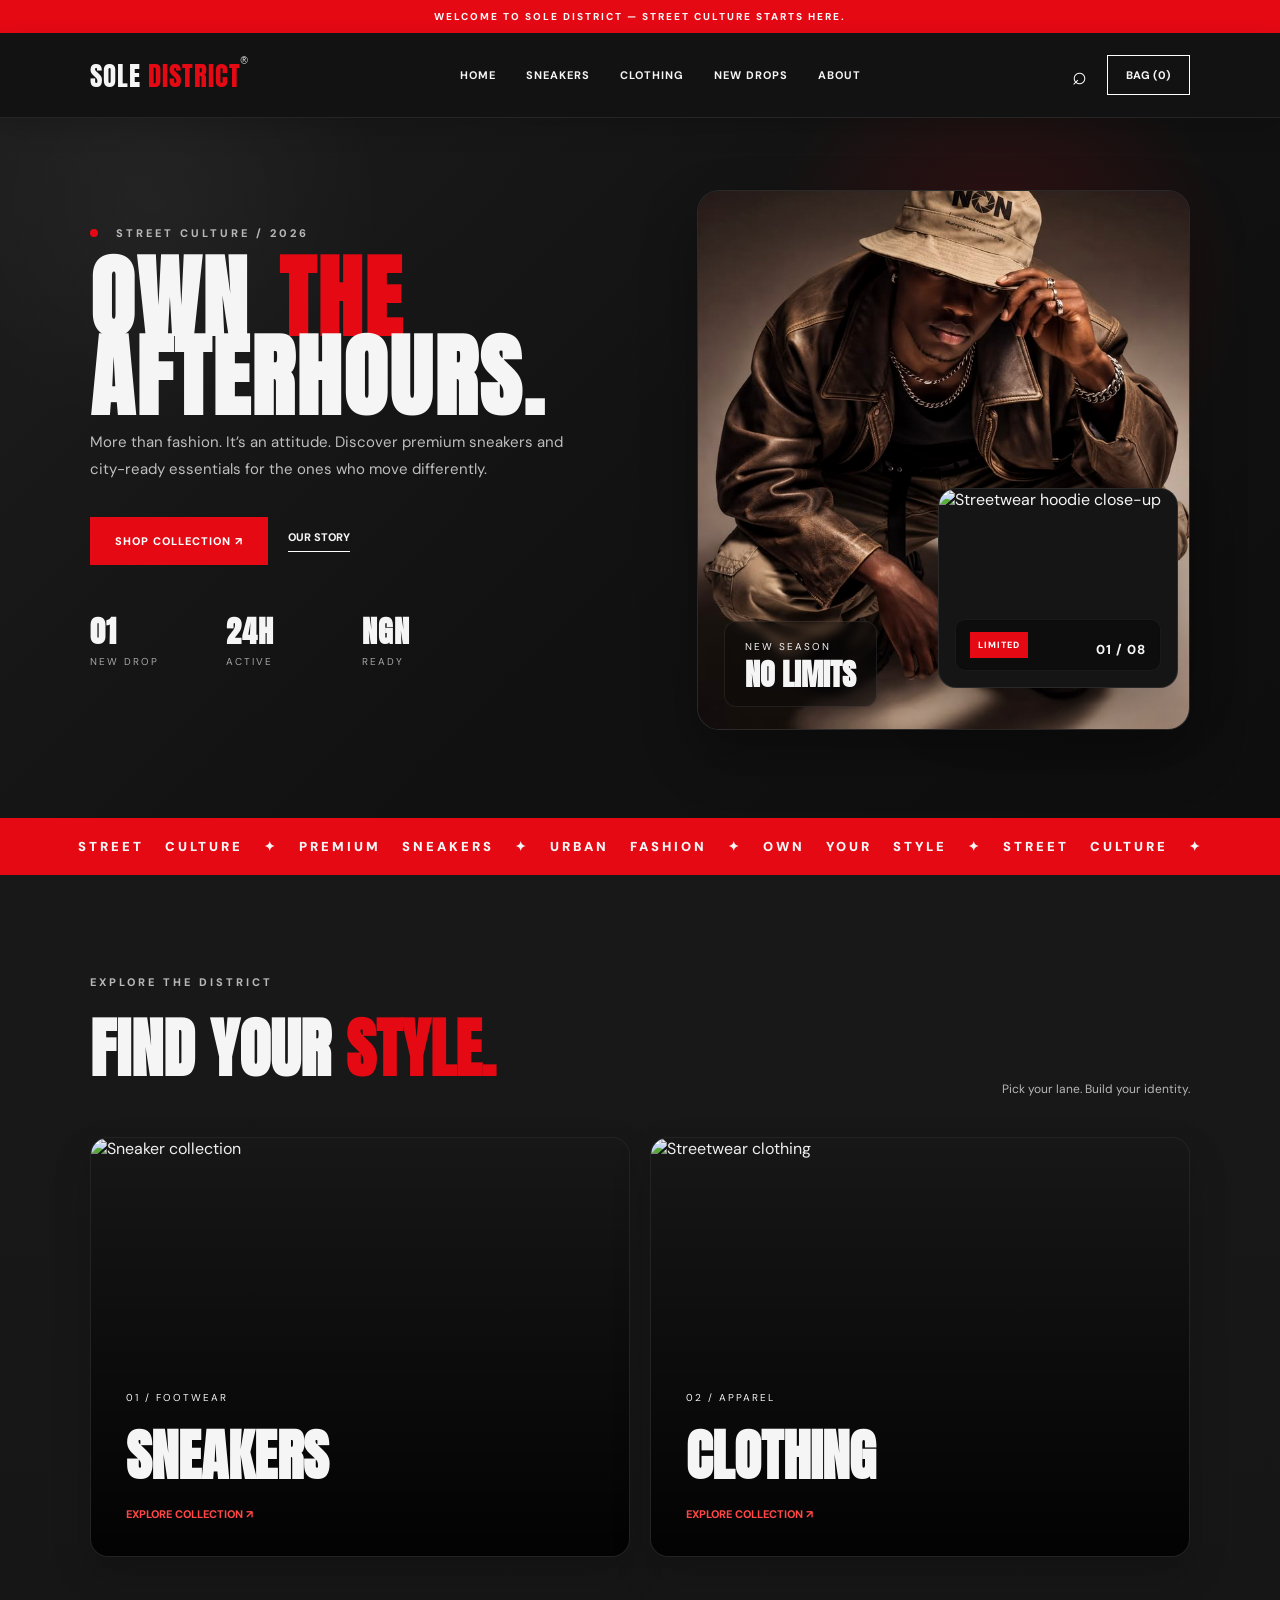
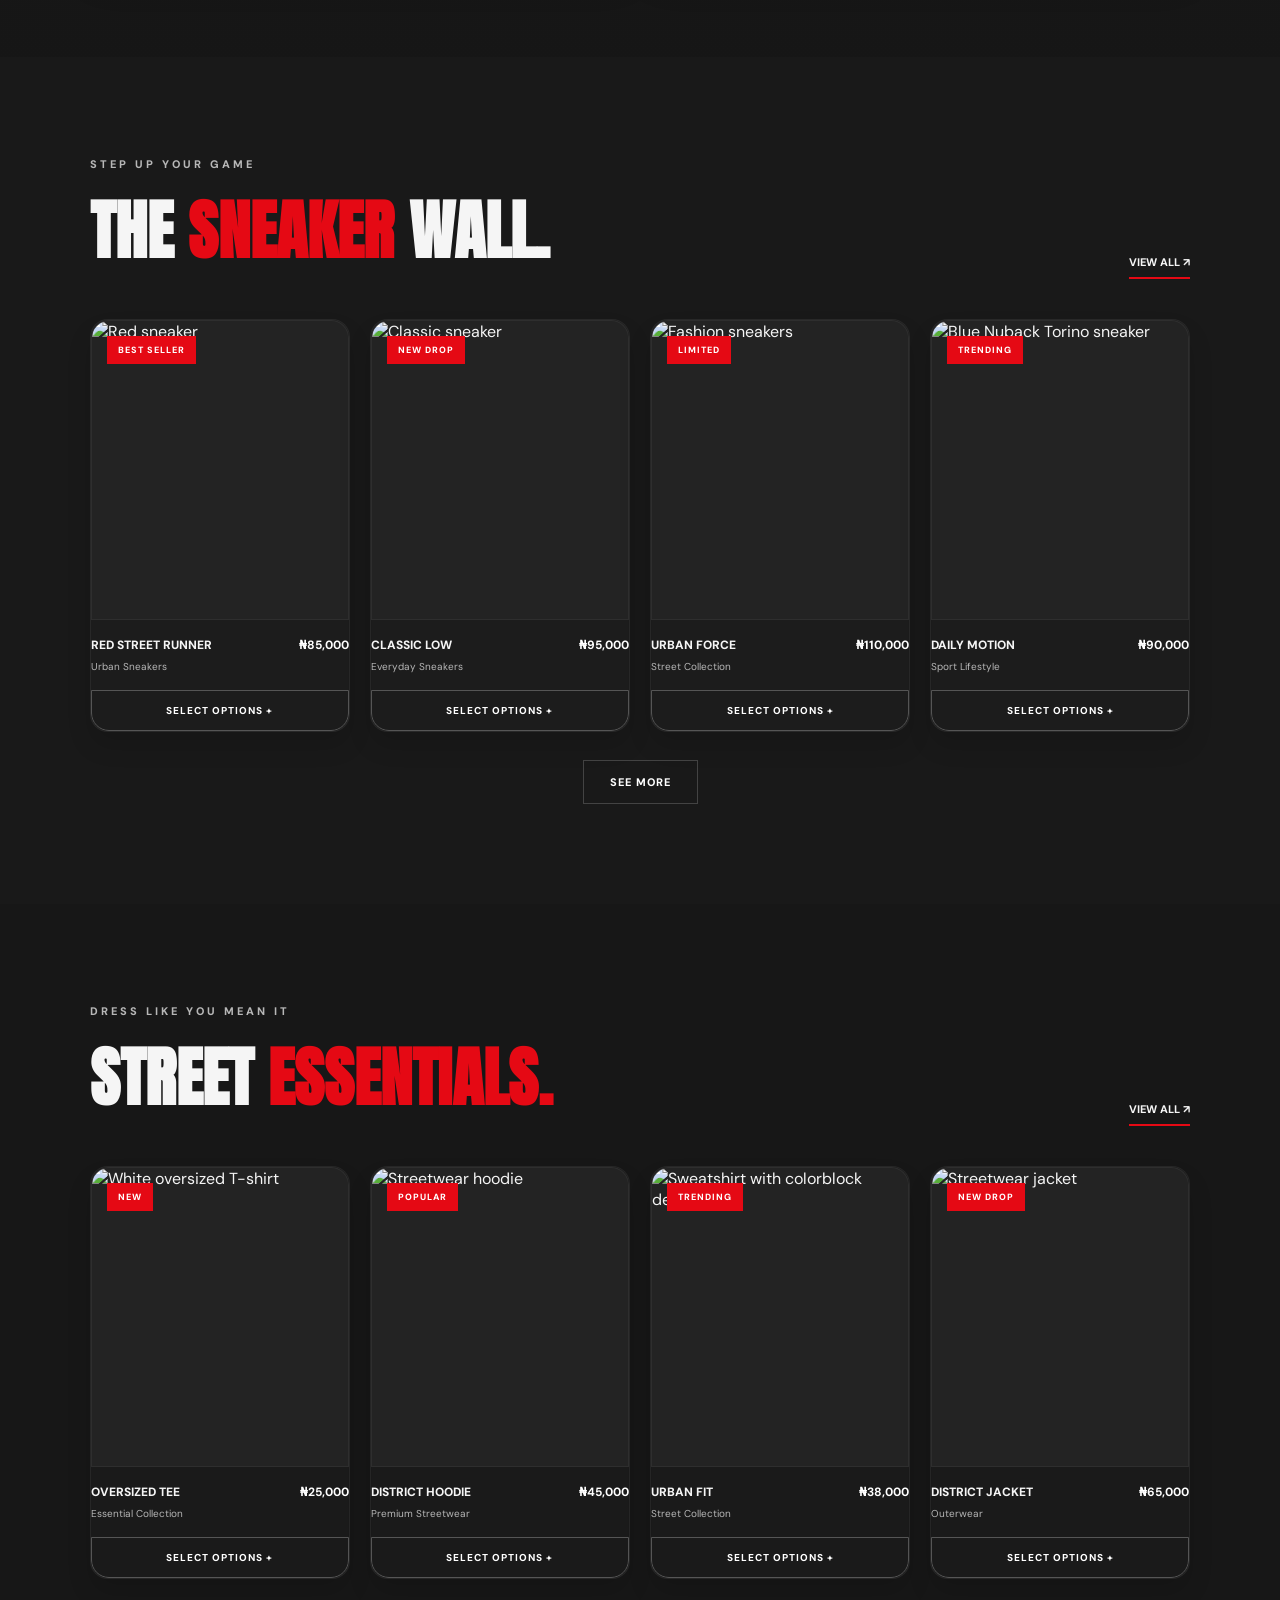
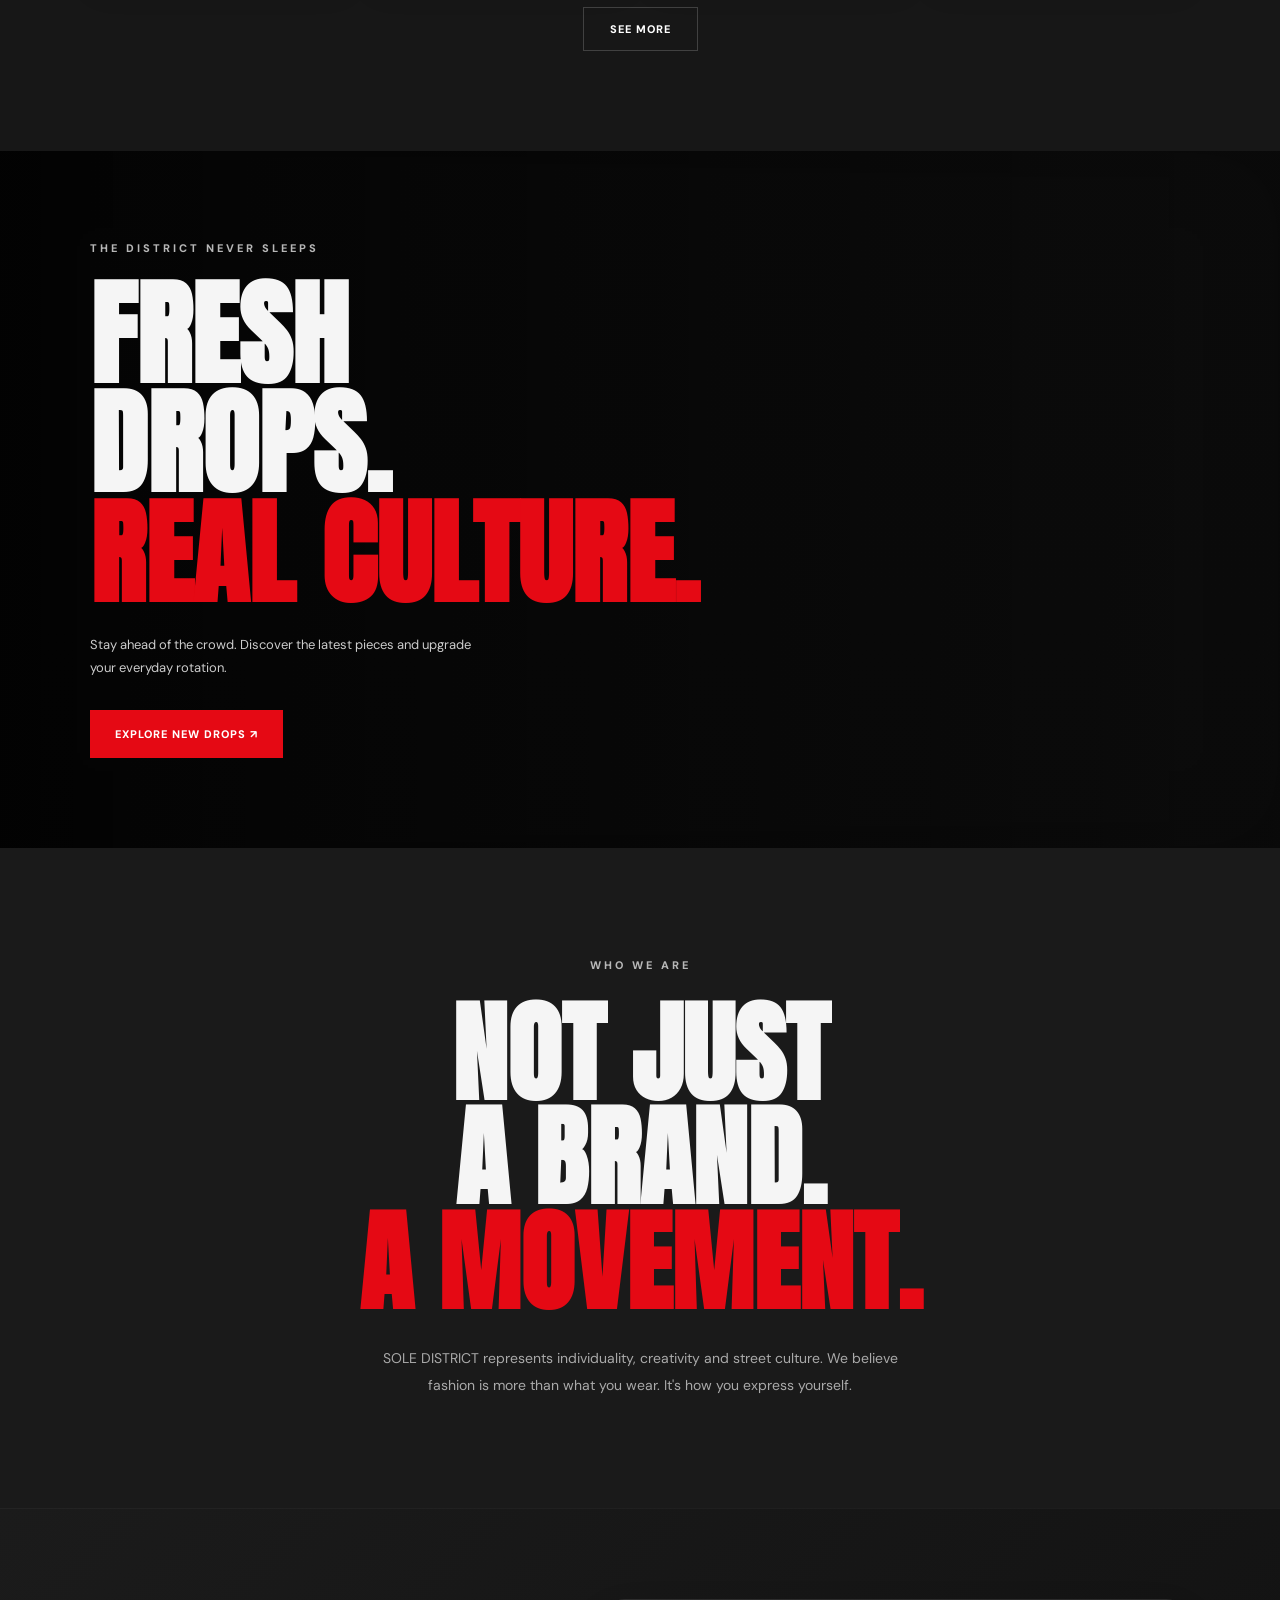
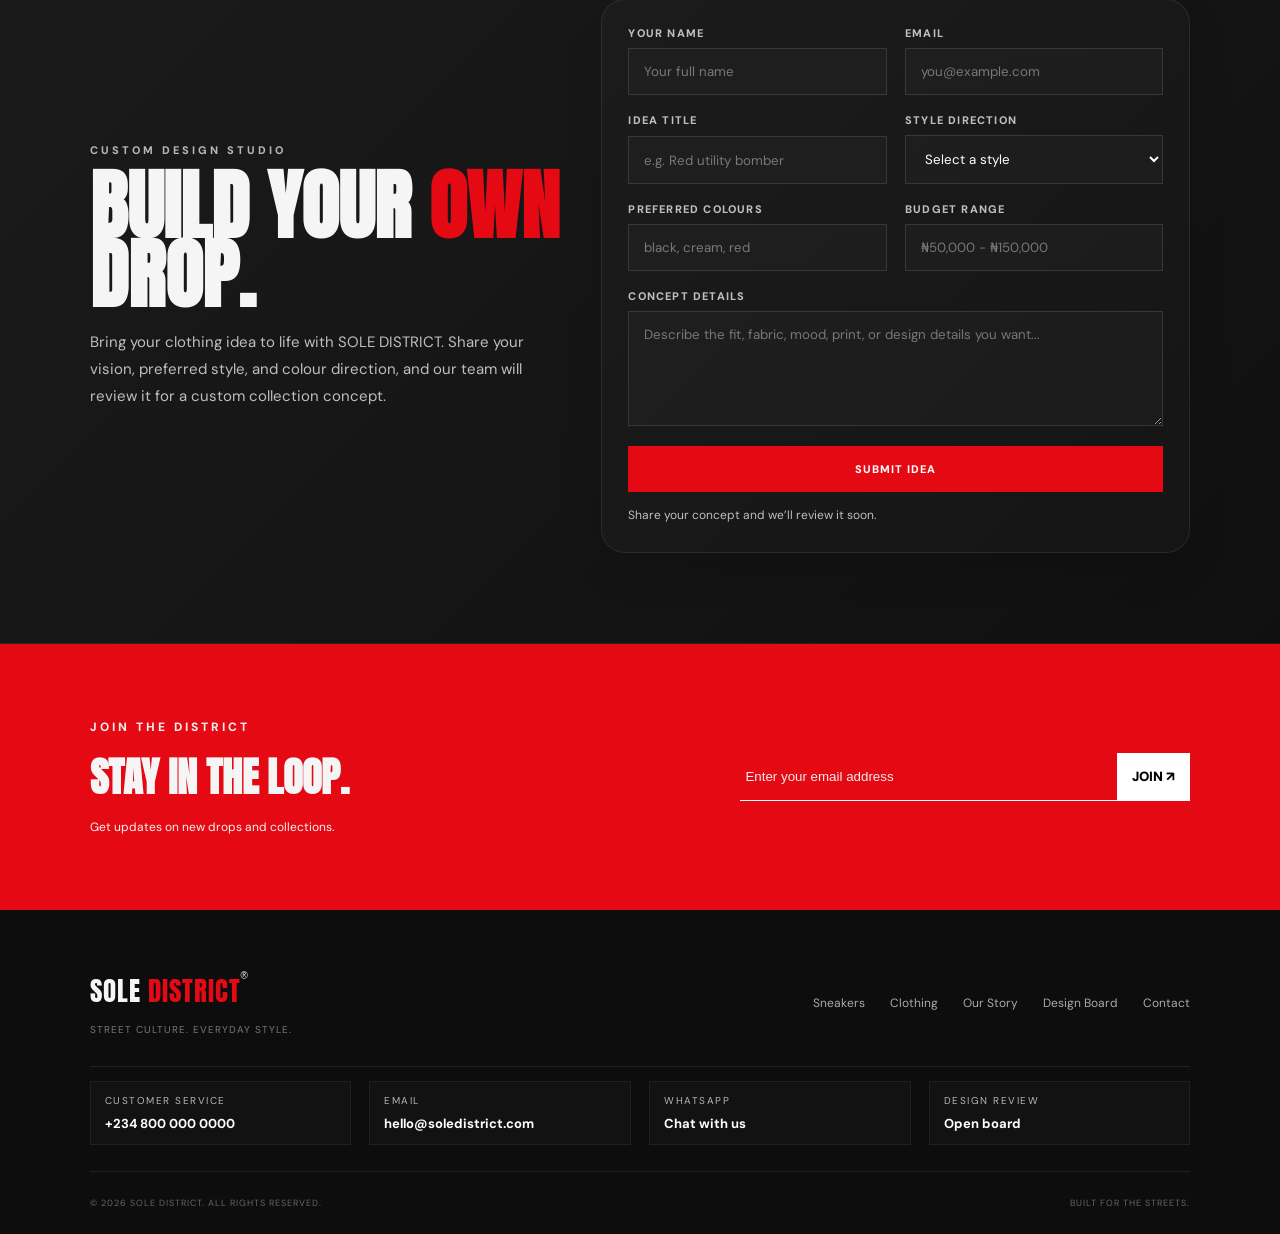
==== commit ed714833: "Update index.html" ====
--- a/index.html
+++ b/index.html
@@ -117,7 +117,7 @@
             <div class="hero-visual" aria-label="Streetwear product showcase">
                 <div class="visual-card visual-main">
                     <img
-                        src="img/111111.jpg"
+                        src="111111.jpg"
                         alt="Editorial sneaker close-up">
                     <div class="visual-badge">
                         <span>NEW SEASON</span>
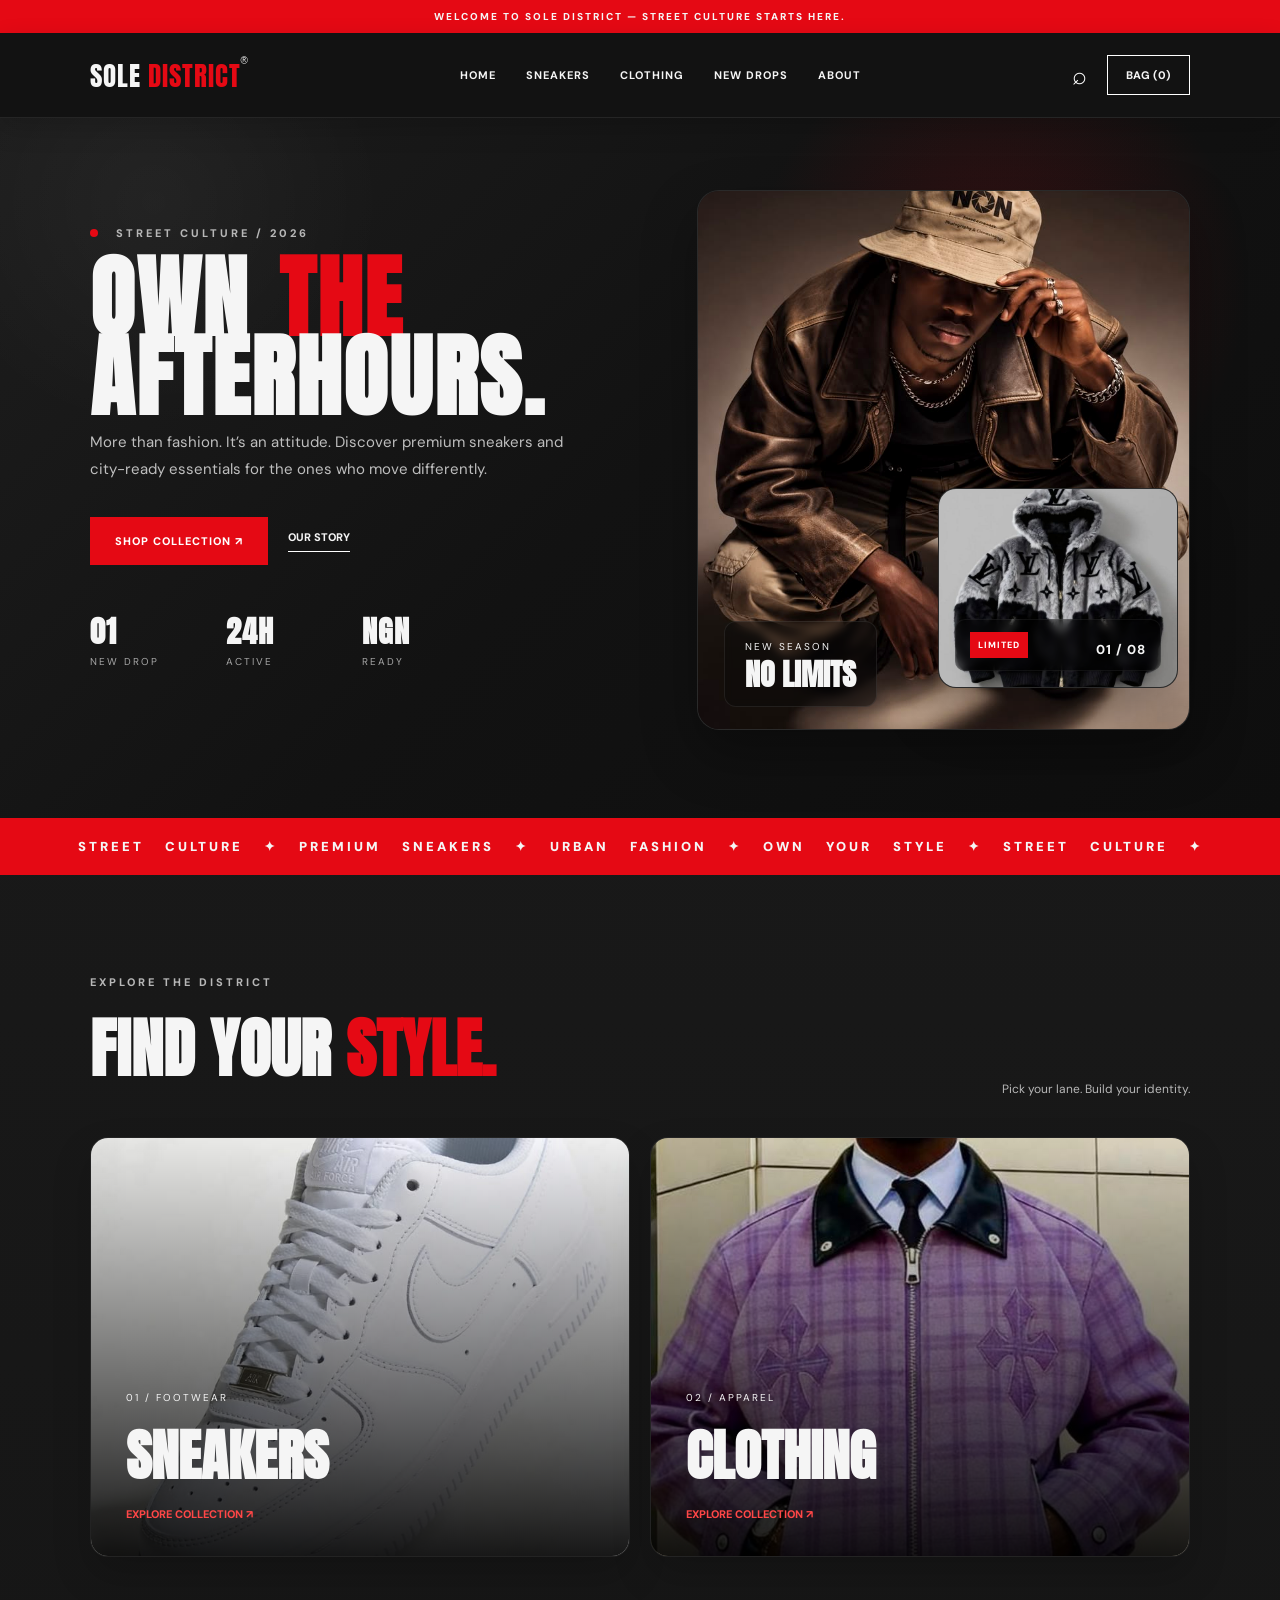
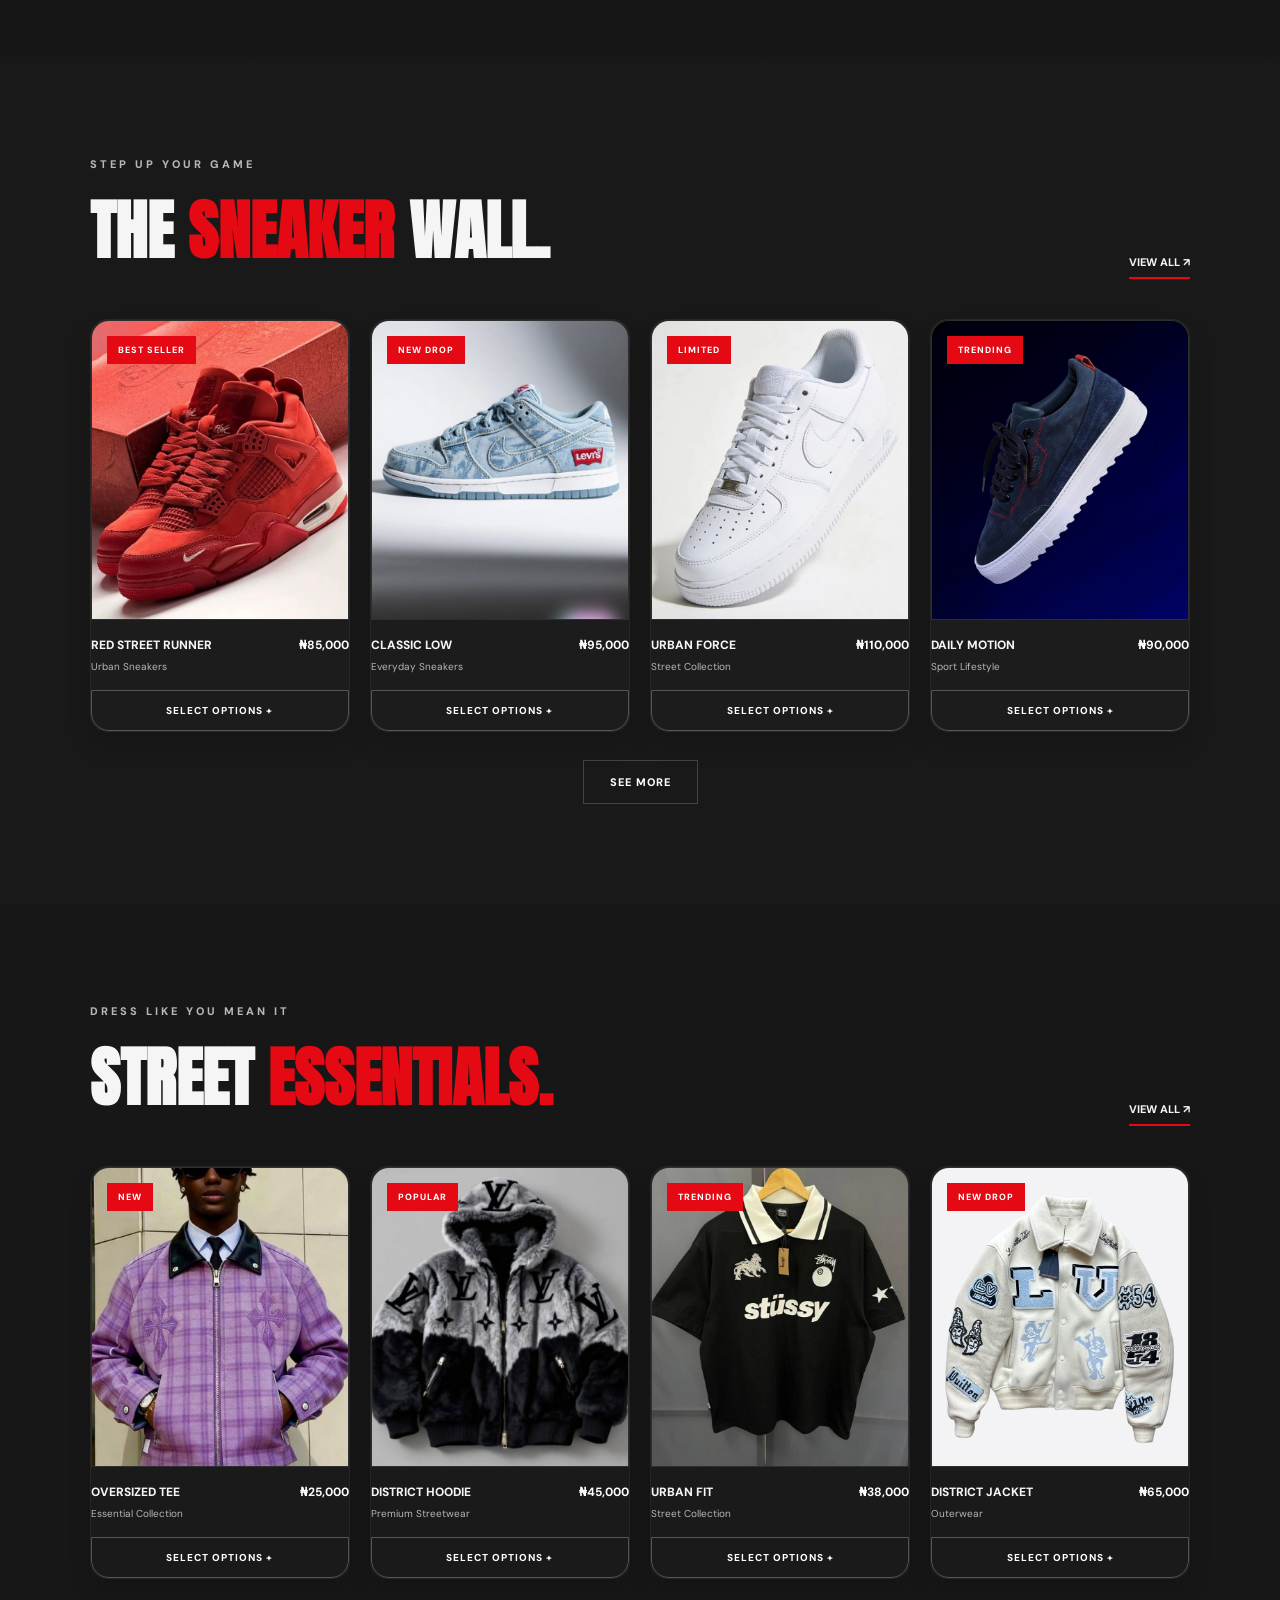
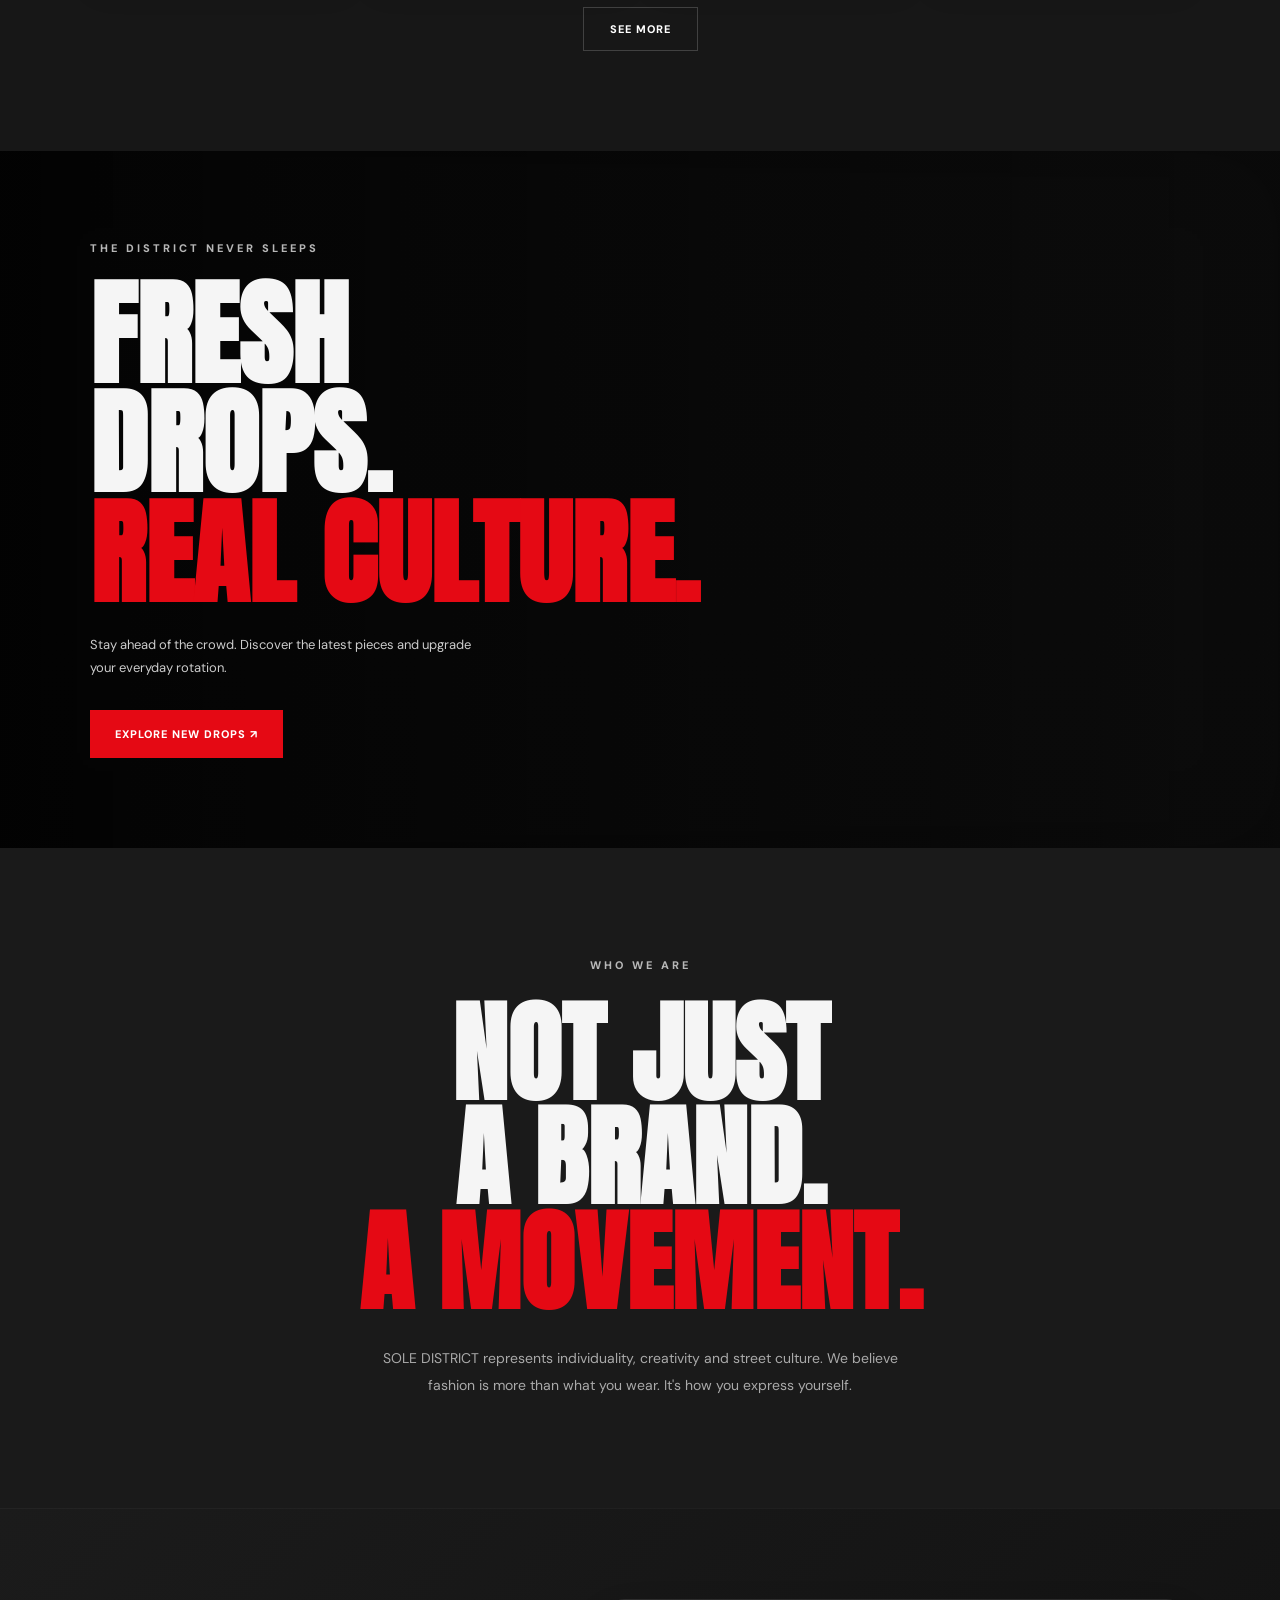
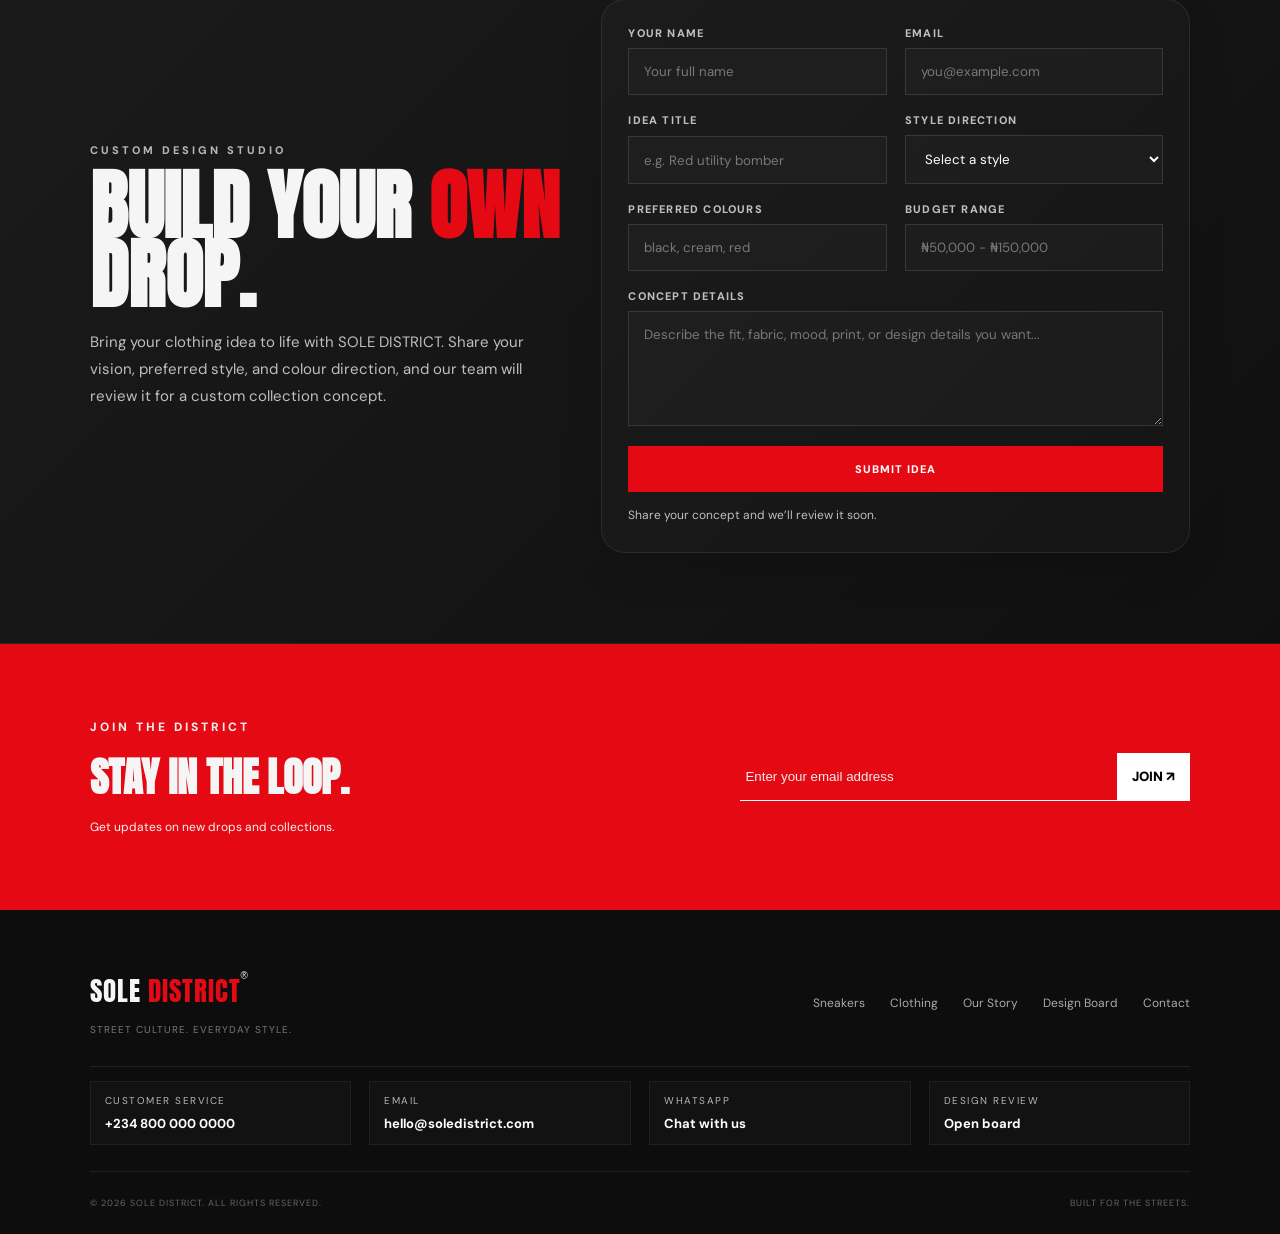
==== commit 389dd328: "Update print statement to say 'Goodbye World'" ====
--- a/index.html
+++ b/index.html
@@ -127,7 +127,7 @@
 
                 <div class="visual-card visual-mini">
                     <img
-                        src="img/1096696946793563262.jpg"
+                        src="1096696946793563262.jpg"
                         alt="Streetwear hoodie close-up">
                     <div class="mini-copy">
                         <span>LIMITED</span>
@@ -165,7 +165,7 @@
 
                 <a href="shoes-store.html" class="category-card sneakers-card">
                     <img
-                        src="img/Nike Men's Air Force 1 '07 Sneaker.jpg"
+                        src="Nike Men's Air Force 1 '07 Sneaker.jpg"
                         alt="Sneaker collection">
 
                     <div class="category-overlay">
@@ -177,7 +177,7 @@
 
                 <a href="clothing-store.html" class="category-card clothing-card">
                     <img
-                        src="img/10 Streetwear Color Combinations That Never Go Out of Style_ Timeless Looks for Your Wardrobe.jpg"
+                        src="10 Streetwear Color Combinations That Never Go Out of Style_ Timeless Looks for Your Wardrobe.jpg"
                         alt="Streetwear clothing">
 
                     <div class="category-overlay">
@@ -208,7 +208,7 @@
                 <article class="product-card">
                     <div class="product-image">
                         <span class="product-tag">BEST SELLER</span>
-                        <img src="img/Jordan-Nike.jpg" alt="Red sneaker">
+                        <img src="Jordan-Nike.jpg" alt="Red sneaker">
                     </div>
                     <div class="product-info">
                         <div>
@@ -225,7 +225,7 @@
                 <article class="product-card">
                     <div class="product-image">
                         <span class="product-tag">NEW DROP</span>
-                        <img src="img/Mens shoes ideas.jpg" alt="Classic sneaker">
+                        <img src="Mens shoes ideas.jpg" alt="Classic sneaker">
                     </div>
                     <div class="product-info">
                         <div>
@@ -242,7 +242,7 @@
                 <article class="product-card">
                     <div class="product-image">
                         <span class="product-tag">LIMITED</span>
-                        <img src="img/Nike Men's Air Force 1 '07 Sneaker.jpg" alt="Fashion sneakers">
+                        <img src="Nike Men's Air Force 1 '07 Sneaker.jpg" alt="Fashion sneakers">
                     </div>
                     <div class="product-info">
                         <div>
@@ -259,7 +259,7 @@
                 <article class="product-card">
                     <div class="product-image">
                         <span class="product-tag">TRENDING</span>
-                        <img src="img/Blue Nubuck Torino.jpg" alt="Blue Nuback Torino sneaker">
+                        <img src="Blue Nubuck Torino.jpg" alt="Blue Nuback Torino sneaker">
                     </div>
                     <div class="product-info">
                         <div>
@@ -276,7 +276,7 @@
                 <article class="product-card is-hidden">
                     <div class="product-image">
                         <span class="product-tag">NEW</span>
-                        <img src="img/New Samba release in white leather with green….jpg" alt="Adidias Samba sneaker">
+                        <img src="New Samba release in white leather with green….jpg" alt="Adidias Samba sneaker">
                     </div>
                     <div class="product-info">
                         <div>
@@ -293,7 +293,7 @@
                 <article class="product-card is-hidden">
                     <div class="product-image">
                         <span class="product-tag">TRENDING</span>
-                        <img src="img/Zapatillas Puma Park Lifestyle Easy Unisex Moda Negro.jpg" alt="Puma Park Lifestyle Sneaker">
+                        <img src="Zapatillas Puma Park Lifestyle Easy Unisex Moda Negro.jpg" alt="Puma Park Lifestyle Sneaker">
                     </div>
                     <div class="product-info">
                         <div>
@@ -310,7 +310,7 @@
                 <article class="product-card is-hidden">
                     <div class="product-image">
                         <span class="product-tag">LIMITED</span>
-                        <img src="img/Timberland comemora 40 anos com 1973 pares de botas numeradas e exclusivas.jpg" alt="Timberland sneaker boot">
+                        <img src="Timberland comemora 40 anos com 1973 pares de botas numeradas e exclusivas.jpg" alt="Timberland sneaker boot">
                     </div>
                     <div class="product-info">
                         <div>
@@ -349,7 +349,7 @@
                 <article class="product-card">
                     <div class="product-image">
                         <span class="product-tag">NEW</span>
-                        <img src="img/10 Streetwear Color Combinations That Never Go Out of Style_ Timeless Looks for Your Wardrobe.jpg" alt="White oversized T-shirt">
+                        <img src="10 Streetwear Color Combinations That Never Go Out of Style_ Timeless Looks for Your Wardrobe.jpg" alt="White oversized T-shirt">
                     </div>
                     <div class="product-info">
                         <div>
@@ -366,7 +366,7 @@
                 <article class="product-card">
                     <div class="product-image">
                         <span class="product-tag">POPULAR</span>
-                        <img src="img/1096696946793563262.jpg" alt="Streetwear hoodie">
+                        <img src="1096696946793563262.jpg" alt="Streetwear hoodie">
                     </div>
                     <div class="product-info">
                         <div>
@@ -383,7 +383,7 @@
                 <article class="product-card">
                     <div class="product-image">
                         <span class="product-tag">TRENDING</span>
-                        <img src="img/55555.jpg" alt="Sweatshirt with colorblock design">
+                        <img src="55555.jpg" alt="Sweatshirt with colorblock design">
                     </div>
                     <div class="product-info">
                         <div>
@@ -400,7 +400,7 @@
                 <article class="product-card">
                     <div class="product-image">
                         <span class="product-tag">NEW DROP</span>
-                        <img src="img/992480836621455259.jpg" alt="Streetwear jacket">
+                        <img src="992480836621455259.jpg" alt="Streetwear jacket">
                     </div>
                     <div class="product-info">
                         <div>
@@ -417,7 +417,7 @@
                 <article class="product-card is-hidden">
                     <div class="product-image">
                         <span class="product-tag">NEW</span>
-                        <img src="img/219.jpg" alt="Jacket">
+                        <img src="219.jpg" alt="Jacket">
                     </div>
                     <div class="product-info">
                         <div>
@@ -434,7 +434,7 @@
                 <article class="product-card is-hidden">
                     <div class="product-image">
                         <span class="product-tag">POPULAR</span>
-                        <img src="img/03550901400-A2M_jpg (1440×2161).jpg" alt="Night Shift Hoodie">
+                        <img src="03550901400-A2M_jpg (1440×2161).jpg" alt="Night Shift Hoodie">
                     </div>
                     <div class="product-info">
                         <div>
@@ -451,7 +451,7 @@
                 <article class="product-card is-hidden">
                     <div class="product-image">
                         <span class="product-tag">LIMITED</span>
-                        <img src="img/Jaqueta casual masculina de streetwear com estampa em cores contrastantes.jpg" alt="Utility Bomber jacket">
+                        <img src="Jaqueta casual masculina de streetwear com estampa em cores contrastantes.jpg" alt="Utility Bomber jacket">
                     </div>
                     <div class="product-info">
                         <div>
